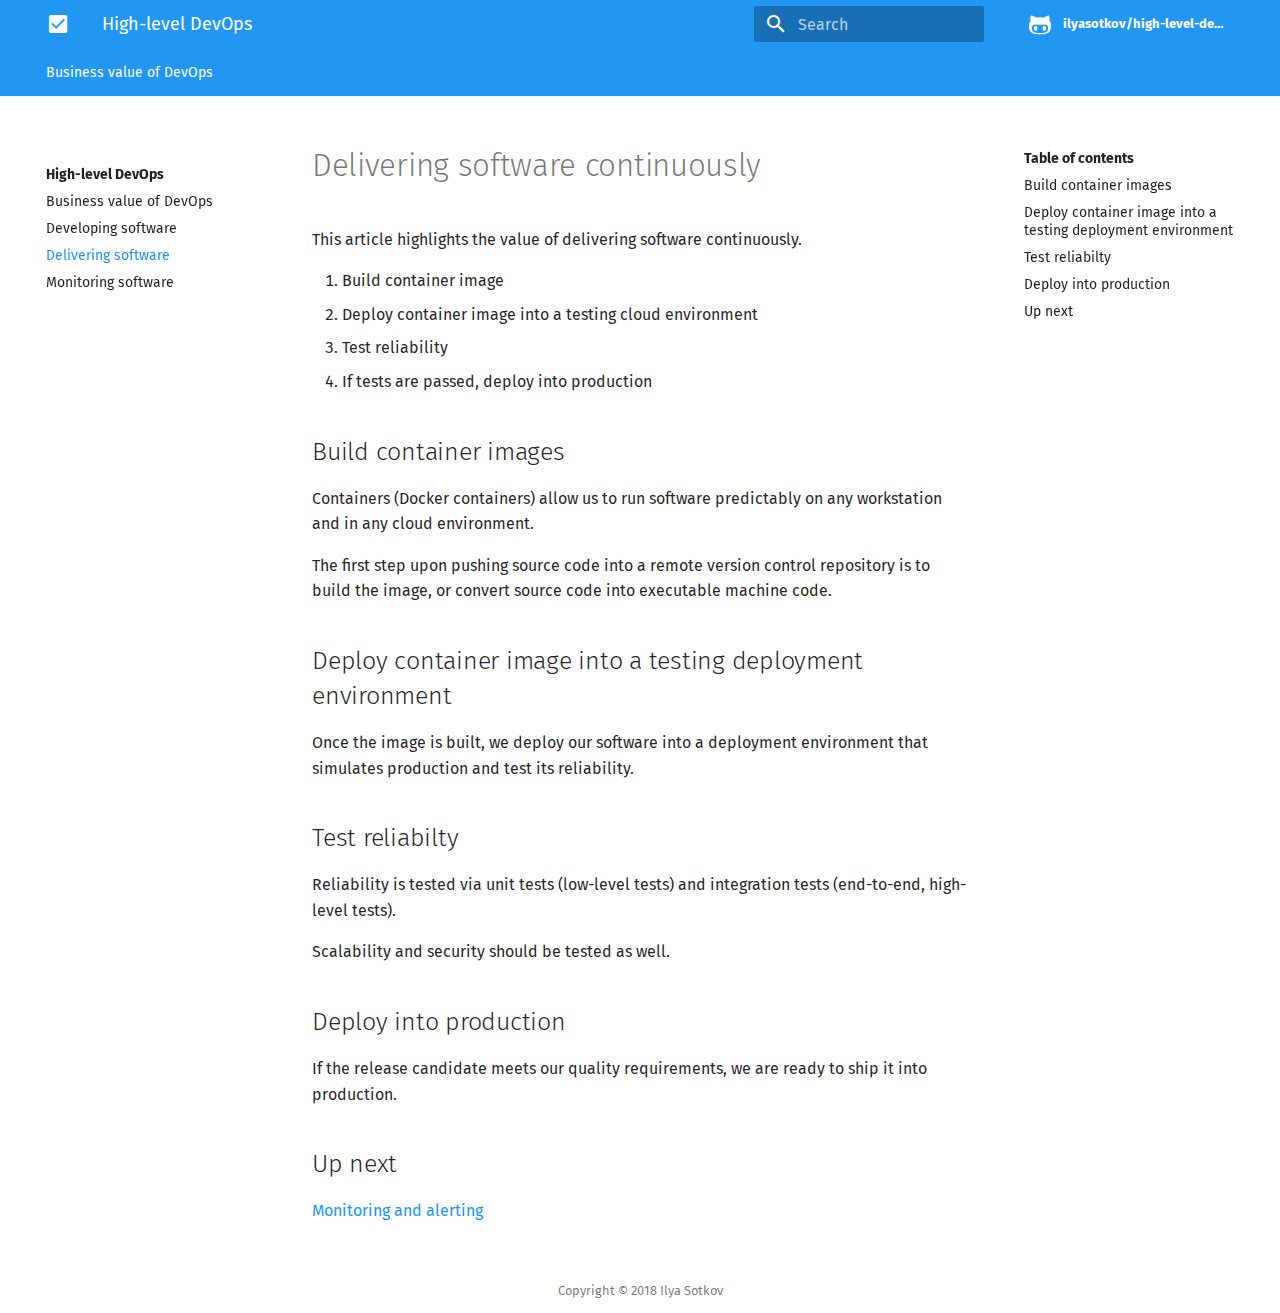
==== delivery/index.html @ 0c7914a5 "Deployed 8b40cf0 with MkDocs version: 0.17.2" ====
<!DOCTYPE html>
<html lang="en" class="no-js">
  <head>
    
      <meta charset="utf-8">
      <meta name="viewport" content="width=device-width,initial-scale=1">
      <meta http-equiv="x-ua-compatible" content="ie=edge">
      
      
      
      
        <meta name="lang:clipboard.copy" content="Copy to clipboard">
      
        <meta name="lang:clipboard.copied" content="Copied to clipboard">
      
        <meta name="lang:search.language" content="en">
      
        <meta name="lang:search.result.none" content="No matching documents">
      
        <meta name="lang:search.result.one" content="1 matching document">
      
        <meta name="lang:search.result.other" content="# matching documents">
      
        <meta name="lang:search.tokenizer" content="[\s\-]+">
      
      <link rel="shortcut icon" href="../assets/images/favicon.png">
      <meta name="generator" content="mkdocs-0.17.2, mkdocs-material-2.5.2">
    
    
      
        <title>Delivering software - High-level DevOps</title>
      
    
    
      <link rel="stylesheet" href="../assets/stylesheets/application.aa3de92b.css">
      
        <link rel="stylesheet" href="../assets/stylesheets/application-palette.792431c1.css">
      
    
    
      <script src="../assets/javascripts/modernizr.1aa3b519.js"></script>
    
    
      
        <link rel="stylesheet" href="https://fonts.googleapis.com/css?family=Fira+Sans:300,400,400i,700|Roboto+Mono">
        <style>body,input{font-family:"Fira Sans","Helvetica Neue",Helvetica,Arial,sans-serif}code,kbd,pre{font-family:"Roboto Mono","Courier New",Courier,monospace}</style>
      
      <link rel="stylesheet" href="https://fonts.googleapis.com/icon?family=Material+Icons">
    
    
      <link rel="stylesheet" href="../css/extra.css">
    
    
  </head>
  
  
    
    
    <body dir="ltr" data-md-color-primary="blue" data-md-color-accent="blue">
  
    <svg class="md-svg">
      <defs>
        
        
          <svg xmlns="http://www.w3.org/2000/svg" width="416" height="448" viewBox="0 0 416 448" id="github"><path fill="currentColor" d="M160 304q0 10-3.125 20.5t-10.75 19T128 352t-18.125-8.5-10.75-19T96 304t3.125-20.5 10.75-19T128 256t18.125 8.5 10.75 19T160 304zm160 0q0 10-3.125 20.5t-10.75 19T288 352t-18.125-8.5-10.75-19T256 304t3.125-20.5 10.75-19T288 256t18.125 8.5 10.75 19T320 304zm40 0q0-30-17.25-51T296 232q-10.25 0-48.75 5.25Q229.5 240 208 240t-39.25-2.75Q130.75 232 120 232q-29.5 0-46.75 21T56 304q0 22 8 38.375t20.25 25.75 30.5 15 35 7.375 37.25 1.75h42q20.5 0 37.25-1.75t35-7.375 30.5-15 20.25-25.75T360 304zm56-44q0 51.75-15.25 82.75-9.5 19.25-26.375 33.25t-35.25 21.5-42.5 11.875-42.875 5.5T212 416q-19.5 0-35.5-.75t-36.875-3.125-38.125-7.5-34.25-12.875T37 371.5t-21.5-28.75Q0 312 0 260q0-59.25 34-99-6.75-20.5-6.75-42.5 0-29 12.75-54.5 27 0 47.5 9.875t47.25 30.875Q171.5 96 212 96q37 0 70 8 26.25-20.5 46.75-30.25T376 64q12.75 25.5 12.75 54.5 0 21.75-6.75 42 34 40 34 99.5z"/></svg>
        
      </defs>
    </svg>
    <input class="md-toggle" data-md-toggle="drawer" type="checkbox" id="drawer">
    <input class="md-toggle" data-md-toggle="search" type="checkbox" id="search">
    <label class="md-overlay" data-md-component="overlay" for="drawer"></label>
    
      <a href="#delivering-software-continuously" tabindex="1" class="md-skip">
        Skip to content
      </a>
    
    
      <header class="md-header" data-md-component="header">
  <nav class="md-header-nav md-grid">
    <div class="md-flex">
      <div class="md-flex__cell md-flex__cell--shrink">
        <a href=".." title="High-level DevOps" class="md-header-nav__button md-logo">
          
            <i class="md-icon">check_box</i>
          
        </a>
      </div>
      <div class="md-flex__cell md-flex__cell--shrink">
        <label class="md-icon md-icon--menu md-header-nav__button" for="drawer"></label>
      </div>
      <div class="md-flex__cell md-flex__cell--stretch">
        <div class="md-flex__ellipsis md-header-nav__title" data-md-component="title">
          
            
              <span class="md-header-nav__topic">
                High-level DevOps
              </span>
              <span class="md-header-nav__topic">
                Delivering software
              </span>
            
          
        </div>
      </div>
      <div class="md-flex__cell md-flex__cell--shrink">
        
          
            <label class="md-icon md-icon--search md-header-nav__button" for="search"></label>
            
<div class="md-search" data-md-component="search" role="dialog">
  <label class="md-search__overlay" for="search"></label>
  <div class="md-search__inner" role="search">
    <form class="md-search__form" name="search">
      <input type="text" class="md-search__input" name="query" placeholder="Search" autocapitalize="off" autocorrect="off" autocomplete="off" spellcheck="false" data-md-component="query" data-md-state="active">
      <label class="md-icon md-search__icon" for="search"></label>
      <button type="reset" class="md-icon md-search__icon" data-md-component="reset" tabindex="-1">
        &#xE5CD;
      </button>
    </form>
    <div class="md-search__output">
      <div class="md-search__scrollwrap" data-md-scrollfix>
        <div class="md-search-result" data-md-component="result">
          <div class="md-search-result__meta">
            Type to start searching
          </div>
          <ol class="md-search-result__list"></ol>
        </div>
      </div>
    </div>
  </div>
</div>
          
        
      </div>
      
        <div class="md-flex__cell md-flex__cell--shrink">
          <div class="md-header-nav__source">
            


  


  <a href="https://github.com/ilyasotkov/high-level-devops" title="Go to repository" class="md-source" data-md-source="github">
    
      <div class="md-source__icon">
        <svg viewBox="0 0 24 24" width="24" height="24">
          <use xlink:href="#github" width="24" height="24"></use>
        </svg>
      </div>
    
    <div class="md-source__repository">
      ilyasotkov/high-level-devops
    </div>
  </a>

          </div>
        </div>
      
    </div>
  </nav>
</header>
    
    <div class="md-container">
      
        
      
      
        

<nav class="md-tabs" data-md-component="tabs">
  <div class="md-tabs__inner md-grid">
    <ul class="md-tabs__list">
      
        
  <li class="md-tabs__item">
    
      <a href=".." title="Business value of DevOps" class="md-tabs__link md-tabs__link--active">
        Business value of DevOps
      </a>
    
  </li>

      
        
      
        
      
        
      
    </ul>
  </div>
</nav>
      
      <main class="md-main">
        <div class="md-main__inner md-grid" data-md-component="container">
          
            
              <div class="md-sidebar md-sidebar--primary" data-md-component="navigation">
                <div class="md-sidebar__scrollwrap">
                  <div class="md-sidebar__inner">
                    <nav class="md-nav md-nav--primary" data-md-level="0">
  <label class="md-nav__title md-nav__title--site" for="drawer">
    <span class="md-nav__button md-logo">
      
        <i class="md-icon">check_box</i>
      
    </span>
    High-level DevOps
  </label>
  
    <div class="md-nav__source">
      


  


  <a href="https://github.com/ilyasotkov/high-level-devops" title="Go to repository" class="md-source" data-md-source="github">
    
      <div class="md-source__icon">
        <svg viewBox="0 0 24 24" width="24" height="24">
          <use xlink:href="#github" width="24" height="24"></use>
        </svg>
      </div>
    
    <div class="md-source__repository">
      ilyasotkov/high-level-devops
    </div>
  </a>

    </div>
  
  <ul class="md-nav__list" data-md-scrollfix>
    
      
      
      


  <li class="md-nav__item">
    <a href=".." title="Business value of DevOps" class="md-nav__link">
      Business value of DevOps
    </a>
  </li>

    
      
      
      


  <li class="md-nav__item">
    <a href="../development/" title="Developing software" class="md-nav__link">
      Developing software
    </a>
  </li>

    
      
      
      

  


  <li class="md-nav__item md-nav__item--active">
    
    <input class="md-toggle md-nav__toggle" data-md-toggle="toc" type="checkbox" id="toc">
    
      
    
    
      <label class="md-nav__link md-nav__link--active" for="toc">
        Delivering software
      </label>
    
    <a href="./" title="Delivering software" class="md-nav__link md-nav__link--active">
      Delivering software
    </a>
    
      
<nav class="md-nav md-nav--secondary">
  
  
    
  
  
    <label class="md-nav__title" for="toc">Table of contents</label>
    <ul class="md-nav__list" data-md-scrollfix>
      
        <li class="md-nav__item">
  <a href="#build-container-images" title="Build container images" class="md-nav__link">
    Build container images
  </a>
  
</li>
      
        <li class="md-nav__item">
  <a href="#deploy-container-image-into-a-testing-deployment-environment" title="Deploy container image into a testing deployment environment" class="md-nav__link">
    Deploy container image into a testing deployment environment
  </a>
  
</li>
      
        <li class="md-nav__item">
  <a href="#test-reliabilty" title="Test reliabilty" class="md-nav__link">
    Test reliabilty
  </a>
  
</li>
      
        <li class="md-nav__item">
  <a href="#deploy-into-production" title="Deploy into production" class="md-nav__link">
    Deploy into production
  </a>
  
</li>
      
        <li class="md-nav__item">
  <a href="#up-next" title="Up next" class="md-nav__link">
    Up next
  </a>
  
</li>
      
      
      
    </ul>
  
</nav>
    
  </li>

    
      
      
      


  <li class="md-nav__item">
    <a href="../monitoring/" title="Monitoring software" class="md-nav__link">
      Monitoring software
    </a>
  </li>

    
  </ul>
</nav>
                  </div>
                </div>
              </div>
            
            
              <div class="md-sidebar md-sidebar--secondary" data-md-component="toc">
                <div class="md-sidebar__scrollwrap">
                  <div class="md-sidebar__inner">
                    
<nav class="md-nav md-nav--secondary">
  
  
    
  
  
    <label class="md-nav__title" for="toc">Table of contents</label>
    <ul class="md-nav__list" data-md-scrollfix>
      
        <li class="md-nav__item">
  <a href="#build-container-images" title="Build container images" class="md-nav__link">
    Build container images
  </a>
  
</li>
      
        <li class="md-nav__item">
  <a href="#deploy-container-image-into-a-testing-deployment-environment" title="Deploy container image into a testing deployment environment" class="md-nav__link">
    Deploy container image into a testing deployment environment
  </a>
  
</li>
      
        <li class="md-nav__item">
  <a href="#test-reliabilty" title="Test reliabilty" class="md-nav__link">
    Test reliabilty
  </a>
  
</li>
      
        <li class="md-nav__item">
  <a href="#deploy-into-production" title="Deploy into production" class="md-nav__link">
    Deploy into production
  </a>
  
</li>
      
        <li class="md-nav__item">
  <a href="#up-next" title="Up next" class="md-nav__link">
    Up next
  </a>
  
</li>
      
      
      
    </ul>
  
</nav>
                  </div>
                </div>
              </div>
            
          
          <div class="md-content">
            <article class="md-content__inner md-typeset">
              
                
                
                <h1 id="delivering-software-continuously">Delivering software continuously</h1>
<p>This article highlights the value of delivering software continuously.</p>
<ol>
<li>Build container image</li>
<li>Deploy container image into a testing cloud environment</li>
<li>Test reliability</li>
<li>If tests are passed, deploy into production</li>
</ol>
<h2 id="build-container-images">Build container images</h2>
<p>Containers (Docker containers) allow us to run software predictably on any workstation and in any cloud environment.</p>
<p>The first step upon pushing source code into a remote version control repository is to build the image, or convert source code into executable machine code.</p>
<h2 id="deploy-container-image-into-a-testing-deployment-environment">Deploy container image into a testing deployment environment</h2>
<p>Once the image is built, we deploy our software into a deployment environment that simulates production and test its reliability.</p>
<h2 id="test-reliabilty">Test reliabilty</h2>
<p>Reliability is tested via unit tests (low-level tests) and integration tests (end-to-end, high-level tests).</p>
<p>Scalability and security should be tested as well.</p>
<h2 id="deploy-into-production">Deploy into production</h2>
<p>If the release candidate meets our quality requirements, we are ready to ship it into production.</p>
<h2 id="up-next">Up next</h2>
<p><a href="../monitoring">Monitoring and alerting</a></p>
                
                  
                
              
              
                
              
            </article>
          </div>
        </div>
      </main>
      
        

<!-- Application footer -->
<footer class="md-footer">

  <!-- Further information -->
  <div class="md-footer-meta md-typeset">
    <div class="md-footer-meta__inner md-grid">

      <!-- Copyright and theme information -->
      <div class="md-footer-copyright">
        
          <div class="md-footer-copyright__highlight">
            Copyright &copy; 2018 Ilya Sotkov
          </div>
        
      </div>

      <!-- Social links -->
      
        
      
    </div>
  </div>
</footer>
      
    </div>
    
      <script src="../assets/javascripts/application.f041762f.js"></script>
      
      <script>app.initialize({version:"0.17.2",url:{base:".."}})</script>
      
    
    
      
    
  </body>
</html>
---- assets/stylesheets/application.aa3de92b.css ----
html{-webkit-box-sizing:border-box;box-sizing:border-box}*,:after,:before{-webkit-box-sizing:inherit;box-sizing:inherit}html{-webkit-text-size-adjust:none;-moz-text-size-adjust:none;-ms-text-size-adjust:none;text-size-adjust:none}body{margin:0}hr{overflow:visible;-webkit-box-sizing:content-box;box-sizing:content-box}a{-webkit-text-decoration-skip:objects}a,button,input,label{-webkit-tap-highlight-color:transparent}a{color:inherit;text-decoration:none}small,sub,sup{font-size:80%}sub,sup{position:relative;line-height:0;vertical-align:baseline}sub{bottom:-.25em}sup{top:-.5em}img{border-style:none}table{border-collapse:collapse;border-spacing:0}td,th{font-weight:400;vertical-align:top}button{padding:0;border:0;outline-style:none;background:transparent;font-size:inherit}input{border:0;outline:0}.md-clipboard:before,.md-icon,.md-nav__button,.md-nav__link:after,.md-nav__title:before,.md-search-result__article--document:before,.md-source-file:before,.md-typeset .admonition>.admonition-title:before,.md-typeset .admonition>summary:before,.md-typeset .critic.comment:before,.md-typeset .footnote-backref,.md-typeset .task-list-control .task-list-indicator:before,.md-typeset details>.admonition-title:before,.md-typeset details>summary:before,.md-typeset summary:after{font-family:Material Icons;font-style:normal;font-variant:normal;font-weight:400;line-height:1;text-transform:none;white-space:nowrap;speak:none;word-wrap:normal;direction:ltr}.md-content__icon,.md-footer-nav__button,.md-header-nav__button,.md-nav__button,.md-nav__title:before,.md-search-result__article--document:before{display:inline-block;margin:.4rem;padding:.8rem;font-size:2.4rem;cursor:pointer}.md-icon--arrow-back:before{content:"\E5C4"}.md-icon--arrow-forward:before{content:"\E5C8"}.md-icon--menu:before{content:"\E5D2"}.md-icon--search:before{content:"\E8B6"}[dir=rtl] .md-icon--arrow-back:before{content:"\E5C8"}[dir=rtl] .md-icon--arrow-forward:before{content:"\E5C4"}body{-webkit-font-smoothing:antialiased;-moz-osx-font-smoothing:grayscale}body,input{color:rgba(0,0,0,.87);-webkit-font-feature-settings:"kern","liga";font-feature-settings:"kern","liga";font-family:Helvetica Neue,Helvetica,Arial,sans-serif}code,kbd,pre{color:rgba(0,0,0,.87);-webkit-font-feature-settings:"kern";font-feature-settings:"kern";font-family:Courier New,Courier,monospace}.md-typeset{font-size:1.6rem;line-height:1.6;-webkit-print-color-adjust:exact}.md-typeset blockquote,.md-typeset ol,.md-typeset p,.md-typeset ul{margin:1em 0}.md-typeset h1{margin:0 0 4rem;color:rgba(0,0,0,.54);font-size:3.125rem;line-height:1.3}.md-typeset h1,.md-typeset h2{font-weight:300;letter-spacing:-.01em}.md-typeset h2{margin:4rem 0 1.6rem;font-size:2.5rem;line-height:1.4}.md-typeset h3{margin:3.2rem 0 1.6rem;font-size:2rem;font-weight:400;letter-spacing:-.01em;line-height:1.5}.md-typeset h2+h3{margin-top:1.6rem}.md-typeset h4{font-size:1.6rem}.md-typeset h4,.md-typeset h5,.md-typeset h6{margin:1.6rem 0;font-weight:700;letter-spacing:-.01em}.md-typeset h5,.md-typeset h6{color:rgba(0,0,0,.54);font-size:1.28rem}.md-typeset h5{text-transform:uppercase}.md-typeset hr{margin:1.5em 0;border-bottom:.1rem dotted rgba(0,0,0,.26)}.md-typeset a{color:#3f51b5;word-break:break-word}.md-typeset a,.md-typeset a:before{-webkit-transition:color .125s;transition:color .125s}.md-typeset a:active,.md-typeset a:hover{color:#536dfe}.md-typeset code,.md-typeset pre{background-color:hsla(0,0%,93%,.5);color:#37474f;font-size:85%;direction:ltr}.md-typeset code{margin:0 .29412em;padding:.07353em 0;border-radius:.2rem;-webkit-box-shadow:.29412em 0 0 hsla(0,0%,93%,.5),-.29412em 0 0 hsla(0,0%,93%,.5);box-shadow:.29412em 0 0 hsla(0,0%,93%,.5),-.29412em 0 0 hsla(0,0%,93%,.5);word-break:break-word;-webkit-box-decoration-break:clone;box-decoration-break:clone}.md-typeset h1 code,.md-typeset h2 code,.md-typeset h3 code,.md-typeset h4 code,.md-typeset h5 code,.md-typeset h6 code{margin:0;background-color:transparent;-webkit-box-shadow:none;box-shadow:none}.md-typeset a>code{margin:inherit;padding:inherit;border-radius:none;background-color:inherit;color:inherit;-webkit-box-shadow:none;box-shadow:none}.md-typeset pre{position:relative;margin:1em 0;border-radius:.2rem;line-height:1.4;-webkit-overflow-scrolling:touch}.md-typeset pre>code{display:block;margin:0;padding:1.05rem 1.2rem;background-color:transparent;font-size:inherit;-webkit-box-shadow:none;box-shadow:none;-webkit-box-decoration-break:none;box-decoration-break:none;overflow:auto}.md-typeset pre>code::-webkit-scrollbar{width:.4rem;height:.4rem}.md-typeset pre>code::-webkit-scrollbar-thumb{background-color:rgba(0,0,0,.26)}.md-typeset pre>code::-webkit-scrollbar-thumb:hover{background-color:#536dfe}.md-typeset kbd{padding:0 .29412em;border:.1rem solid #c9c9c9;border-radius:.3rem;border-bottom-color:#bcbcbc;background-color:#fcfcfc;color:#555;font-size:85%;-webkit-box-shadow:0 .1rem 0 #b0b0b0;box-shadow:0 .1rem 0 #b0b0b0;word-break:break-word}.md-typeset mark{margin:0 .25em;padding:.0625em 0;border-radius:.2rem;background-color:rgba(255,235,59,.5);-webkit-box-shadow:.25em 0 0 rgba(255,235,59,.5),-.25em 0 0 rgba(255,235,59,.5);box-shadow:.25em 0 0 rgba(255,235,59,.5),-.25em 0 0 rgba(255,235,59,.5);word-break:break-word;-webkit-box-decoration-break:clone;box-decoration-break:clone}.md-typeset abbr{border-bottom:.1rem dotted rgba(0,0,0,.54);text-decoration:none;cursor:help}.md-typeset small{opacity:.75}.md-typeset sub,.md-typeset sup{margin-left:.07812em}[dir=rtl] .md-typeset sub,[dir=rtl] .md-typeset sup{margin-right:.07812em;margin-left:0}.md-typeset blockquote{padding-left:1.2rem;border-left:.4rem solid rgba(0,0,0,.26);color:rgba(0,0,0,.54)}[dir=rtl] .md-typeset blockquote{padding-right:1.2rem;padding-left:0;border-right:.4rem solid rgba(0,0,0,.26);border-left:initial}.md-typeset ul{list-style-type:disc}.md-typeset ol,.md-typeset ul{margin-left:.625em;padding:0}[dir=rtl] .md-typeset ol,[dir=rtl] .md-typeset ul{margin-right:.625em;margin-left:0}.md-typeset ol ol,.md-typeset ul ol{list-style-type:lower-alpha}.md-typeset ol ol ol,.md-typeset ul ol ol{list-style-type:lower-roman}.md-typeset ol li,.md-typeset ul li{margin-bottom:.5em;margin-left:1.25em}[dir=rtl] .md-typeset ol li,[dir=rtl] .md-typeset ul li{margin-right:1.25em;margin-left:0}.md-typeset ol li blockquote,.md-typeset ol li p,.md-typeset ul li blockquote,.md-typeset ul li p{margin:.5em 0}.md-typeset ol li:last-child,.md-typeset ul li:last-child{margin-bottom:0}.md-typeset ol li ol,.md-typeset ol li ul,.md-typeset ul li ol,.md-typeset ul li ul{margin:.5em 0 .5em .625em}[dir=rtl] .md-typeset ol li ol,[dir=rtl] .md-typeset ol li ul,[dir=rtl] .md-typeset ul li ol,[dir=rtl] .md-typeset ul li ul{margin-right:.625em;margin-left:0}.md-typeset dd{margin:1em 0 1em 1.875em}[dir=rtl] .md-typeset dd{margin-right:1.875em;margin-left:0}.md-typeset iframe,.md-typeset img,.md-typeset svg{max-width:100%}.md-typeset table:not([class]){-webkit-box-shadow:0 2px 2px 0 rgba(0,0,0,.14),0 1px 5px 0 rgba(0,0,0,.12),0 3px 1px -2px rgba(0,0,0,.2);box-shadow:0 2px 2px 0 rgba(0,0,0,.14),0 1px 5px 0 rgba(0,0,0,.12),0 3px 1px -2px rgba(0,0,0,.2);display:inline-block;max-width:100%;border-radius:.2rem;font-size:1.28rem;overflow:auto;-webkit-overflow-scrolling:touch}.md-typeset table:not([class])+*{margin-top:1.5em}.md-typeset table:not([class]) td:not([align]),.md-typeset table:not([class]) th:not([align]){text-align:left}[dir=rtl] .md-typeset table:not([class]) td:not([align]),[dir=rtl] .md-typeset table:not([class]) th:not([align]){text-align:right}.md-typeset table:not([class]) th{min-width:10rem;padding:1.2rem 1.6rem;background-color:rgba(0,0,0,.54);color:#fff;vertical-align:top}.md-typeset table:not([class]) td{padding:1.2rem 1.6rem;border-top:.1rem solid rgba(0,0,0,.07);vertical-align:top}.md-typeset table:not([class]) tr:first-child td{border-top:0}.md-typeset table:not([class]) a{word-break:normal}.md-typeset__scrollwrap{margin:1em -1.6rem;overflow-x:auto;-webkit-overflow-scrolling:touch}.md-typeset .md-typeset__table{display:inline-block;margin-bottom:.5em;padding:0 1.6rem}.md-typeset .md-typeset__table table{display:table;width:100%;margin:0;overflow:hidden}html{font-size:62.5%;overflow-x:hidden}body,html{height:100%}body{position:relative}hr{display:block;height:.1rem;padding:0;border:0}.md-svg{display:none}.md-grid{max-width:122rem;margin-right:auto;margin-left:auto}.md-container,.md-main{overflow:auto}.md-container{display:table;width:100%;height:100%;padding-top:4.8rem;table-layout:fixed}.md-main{display:table-row;height:100%}.md-main__inner{height:100%;padding-top:3rem;padding-bottom:.1rem}.md-toggle{display:none}.md-overlay{position:fixed;top:0;width:0;height:0;-webkit-transition:width 0s .25s,height 0s .25s,opacity .25s;transition:width 0s .25s,height 0s .25s,opacity .25s;background-color:rgba(0,0,0,.54);opacity:0;z-index:3}.md-flex{display:table}.md-flex__cell{display:table-cell;position:relative;vertical-align:top}.md-flex__cell--shrink{width:0}.md-flex__cell--stretch{display:table;width:100%;table-layout:fixed}.md-flex__ellipsis{display:table-cell;text-overflow:ellipsis;white-space:nowrap;overflow:hidden}.md-skip{position:fixed;width:.1rem;height:.1rem;margin:1rem;padding:.6rem 1rem;clip:rect(.1rem);-webkit-transform:translateY(.8rem);transform:translateY(.8rem);border-radius:.2rem;background-color:rgba(0,0,0,.87);color:#fff;font-size:1.28rem;opacity:0;overflow:hidden}.md-skip:focus{width:auto;height:auto;clip:auto;-webkit-transform:translateX(0);transform:translateX(0);-webkit-transition:opacity .175s 75ms,-webkit-transform .25s cubic-bezier(.4,0,.2,1);transition:opacity .175s 75ms,-webkit-transform .25s cubic-bezier(.4,0,.2,1);transition:transform .25s cubic-bezier(.4,0,.2,1),opacity .175s 75ms;transition:transform .25s cubic-bezier(.4,0,.2,1),opacity .175s 75ms,-webkit-transform .25s cubic-bezier(.4,0,.2,1);opacity:1;z-index:10}@page{margin:25mm}.md-clipboard{position:absolute;top:.6rem;right:.6rem;width:2.8rem;height:2.8rem;border-radius:.2rem;font-size:1.6rem;cursor:pointer;z-index:1;-webkit-backface-visibility:hidden;backface-visibility:hidden}.md-clipboard:before{-webkit-transition:color .25s,opacity .25s;transition:color .25s,opacity .25s;color:rgba(0,0,0,.07);content:"\E14D"}.codehilite:hover .md-clipboard:before,.md-typeset .highlight:hover .md-clipboard:before,pre:hover .md-clipboard:before{color:rgba(0,0,0,.54)}.md-clipboard:focus:before,.md-clipboard:hover:before{color:#536dfe}.md-clipboard__message{display:block;position:absolute;top:0;right:3.4rem;padding:.6rem 1rem;-webkit-transform:translateX(.8rem);transform:translateX(.8rem);-webkit-transition:opacity .175s,-webkit-transform .25s cubic-bezier(.9,.1,.9,0);transition:opacity .175s,-webkit-transform .25s cubic-bezier(.9,.1,.9,0);transition:transform .25s cubic-bezier(.9,.1,.9,0),opacity .175s;transition:transform .25s cubic-bezier(.9,.1,.9,0),opacity .175s,-webkit-transform .25s cubic-bezier(.9,.1,.9,0);border-radius:.2rem;background-color:rgba(0,0,0,.54);color:#fff;font-size:1.28rem;white-space:nowrap;opacity:0;pointer-events:none}.md-clipboard__message--active{-webkit-transform:translateX(0);transform:translateX(0);-webkit-transition:opacity .175s 75ms,-webkit-transform .25s cubic-bezier(.4,0,.2,1);transition:opacity .175s 75ms,-webkit-transform .25s cubic-bezier(.4,0,.2,1);transition:transform .25s cubic-bezier(.4,0,.2,1),opacity .175s 75ms;transition:transform .25s cubic-bezier(.4,0,.2,1),opacity .175s 75ms,-webkit-transform .25s cubic-bezier(.4,0,.2,1);opacity:1;pointer-events:auto}.md-clipboard__message:before{content:attr(aria-label)}.md-clipboard__message:after{display:block;position:absolute;top:50%;right:-.4rem;width:0;margin-top:-.4rem;border-width:.4rem 0 .4rem .4rem;border-style:solid;border-color:transparent rgba(0,0,0,.54);content:""}.md-content__inner{margin:0 1.6rem 2.4rem;padding-top:1.2rem}.md-content__inner:before{display:block;height:.8rem;content:""}.md-content__inner>:last-child{margin-bottom:0}.md-content__icon{position:relative;margin:.8rem 0;padding:0;float:right}.md-typeset .md-content__icon{color:rgba(0,0,0,.26)}.md-header{position:fixed;top:0;right:0;left:0;height:4.8rem;-webkit-transition:background-color .25s,color .25s;transition:background-color .25s,color .25s;background-color:#3f51b5;color:#fff;z-index:2;-webkit-backface-visibility:hidden;backface-visibility:hidden}.md-header,.no-js .md-header{-webkit-box-shadow:none;box-shadow:none}.no-js .md-header{-webkit-transition:none;transition:none}.md-header[data-md-state=shadow]{-webkit-transition:background-color .25s,color .25s,-webkit-box-shadow .25s;transition:background-color .25s,color .25s,-webkit-box-shadow .25s;transition:background-color .25s,color .25s,box-shadow .25s;transition:background-color .25s,color .25s,box-shadow .25s,-webkit-box-shadow .25s;-webkit-box-shadow:0 0 .4rem rgba(0,0,0,.1),0 .4rem .8rem rgba(0,0,0,.2);box-shadow:0 0 .4rem rgba(0,0,0,.1),0 .4rem .8rem rgba(0,0,0,.2)}.md-header-nav{padding:0 .4rem}.md-header-nav__button{position:relative;-webkit-transition:opacity .25s;transition:opacity .25s;z-index:1}.md-header-nav__button:hover{opacity:.7}.md-header-nav__button.md-logo *{display:block}.no-js .md-header-nav__button.md-icon--search{display:none}.md-header-nav__topic{display:block;position:absolute;-webkit-transition:opacity .15s,-webkit-transform .4s cubic-bezier(.1,.7,.1,1);transition:opacity .15s,-webkit-transform .4s cubic-bezier(.1,.7,.1,1);transition:transform .4s cubic-bezier(.1,.7,.1,1),opacity .15s;transition:transform .4s cubic-bezier(.1,.7,.1,1),opacity .15s,-webkit-transform .4s cubic-bezier(.1,.7,.1,1);text-overflow:ellipsis;white-space:nowrap;overflow:hidden}.md-header-nav__topic+.md-header-nav__topic{-webkit-transform:translateX(2.5rem);transform:translateX(2.5rem);-webkit-transition:opacity .15s,-webkit-transform .4s cubic-bezier(1,.7,.1,.1);transition:opacity .15s,-webkit-transform .4s cubic-bezier(1,.7,.1,.1);transition:transform .4s cubic-bezier(1,.7,.1,.1),opacity .15s;transition:transform .4s cubic-bezier(1,.7,.1,.1),opacity .15s,-webkit-transform .4s cubic-bezier(1,.7,.1,.1);opacity:0;z-index:-1;pointer-events:none}[dir=rtl] .md-header-nav__topic+.md-header-nav__topic{-webkit-transform:translateX(-2.5rem);transform:translateX(-2.5rem)}.no-js .md-header-nav__topic{position:static}.no-js .md-header-nav__topic+.md-header-nav__topic{display:none}.md-header-nav__title{padding:0 2rem;font-size:1.8rem;line-height:4.8rem}.md-header-nav__title[data-md-state=active] .md-header-nav__topic{-webkit-transform:translateX(-2.5rem);transform:translateX(-2.5rem);-webkit-transition:opacity .15s,-webkit-transform .4s cubic-bezier(1,.7,.1,.1);transition:opacity .15s,-webkit-transform .4s cubic-bezier(1,.7,.1,.1);transition:transform .4s cubic-bezier(1,.7,.1,.1),opacity .15s;transition:transform .4s cubic-bezier(1,.7,.1,.1),opacity .15s,-webkit-transform .4s cubic-bezier(1,.7,.1,.1);opacity:0;z-index:-1;pointer-events:none}[dir=rtl] .md-header-nav__title[data-md-state=active] .md-header-nav__topic{-webkit-transform:translateX(2.5rem);transform:translateX(2.5rem)}.md-header-nav__title[data-md-state=active] .md-header-nav__topic+.md-header-nav__topic{-webkit-transform:translateX(0);transform:translateX(0);-webkit-transition:opacity .15s,-webkit-transform .4s cubic-bezier(.1,.7,.1,1);transition:opacity .15s,-webkit-transform .4s cubic-bezier(.1,.7,.1,1);transition:transform .4s cubic-bezier(.1,.7,.1,1),opacity .15s;transition:transform .4s cubic-bezier(.1,.7,.1,1),opacity .15s,-webkit-transform .4s cubic-bezier(.1,.7,.1,1);opacity:1;z-index:0;pointer-events:auto}.md-header-nav__source{display:none}.md-hero{-webkit-transition:background .25s;transition:background .25s;background-color:#3f51b5;color:#fff;font-size:2rem;overflow:hidden}.md-hero__inner{margin-top:2rem;padding:1.6rem 1.6rem .8rem;-webkit-transition:opacity .25s,-webkit-transform .4s cubic-bezier(.1,.7,.1,1);transition:opacity .25s,-webkit-transform .4s cubic-bezier(.1,.7,.1,1);transition:transform .4s cubic-bezier(.1,.7,.1,1),opacity .25s;transition:transform .4s cubic-bezier(.1,.7,.1,1),opacity .25s,-webkit-transform .4s cubic-bezier(.1,.7,.1,1);-webkit-transition-delay:.1s;transition-delay:.1s}[data-md-state=hidden] .md-hero__inner{pointer-events:none;-webkit-transform:translateY(1.25rem);transform:translateY(1.25rem);-webkit-transition:opacity .1s 0s,-webkit-transform 0s .4s;transition:opacity .1s 0s,-webkit-transform 0s .4s;transition:transform 0s .4s,opacity .1s 0s;transition:transform 0s .4s,opacity .1s 0s,-webkit-transform 0s .4s;opacity:0}.md-hero--expand .md-hero__inner{margin-bottom:2.4rem}.md-footer-nav{background-color:rgba(0,0,0,.87);color:#fff}.md-footer-nav__inner{padding:.4rem;overflow:auto}.md-footer-nav__link{padding-top:2.8rem;padding-bottom:.8rem;-webkit-transition:opacity .25s;transition:opacity .25s}.md-footer-nav__link:hover{opacity:.7}.md-footer-nav__link--prev{width:25%;float:left}[dir=rtl] .md-footer-nav__link--prev{float:right}.md-footer-nav__link--next{width:75%;float:right;text-align:right}[dir=rtl] .md-footer-nav__link--next{float:left;text-align:left}.md-footer-nav__button{-webkit-transition:background .25s;transition:background .25s}.md-footer-nav__title{position:relative;padding:0 2rem;font-size:1.8rem;line-height:4.8rem}.md-footer-nav__direction{position:absolute;right:0;left:0;margin-top:-2rem;padding:0 2rem;color:hsla(0,0%,100%,.7);font-size:1.5rem}.md-footer-meta{background-color:rgba(0,0,0,.895)}.md-footer-meta__inner{padding:.4rem;overflow:auto}html .md-footer-meta.md-typeset a{color:hsla(0,0%,100%,.7)}html .md-footer-meta.md-typeset a:focus,html .md-footer-meta.md-typeset a:hover{color:#fff}.md-footer-copyright{margin:0 1.2rem;padding:.8rem 0;color:hsla(0,0%,100%,.3);font-size:1.28rem}.md-footer-copyright__highlight{color:hsla(0,0%,100%,.7)}.md-footer-social{margin:0 .8rem;padding:.4rem 0 1.2rem}.md-footer-social__link{display:inline-block;width:3.2rem;height:3.2rem;font-size:1.6rem;text-align:center}.md-footer-social__link:before{line-height:1.9}.md-nav{font-size:1.4rem;line-height:1.3}.md-nav--secondary .md-nav__link--active{color:#3f51b5}.md-nav__title{display:block;padding:0 1.2rem;font-weight:700;text-overflow:ellipsis;overflow:hidden}.md-nav__title:before{display:none;content:"\E5C4"}[dir=rtl] .md-nav__title:before{content:"\E5C8"}.md-nav__title .md-nav__button{display:none}.md-nav__list{margin:0;padding:0;list-style:none}.md-nav__item{padding:0 1.2rem}.md-nav__item:last-child{padding-bottom:1.2rem}.md-nav__item .md-nav__item{padding-right:0}[dir=rtl] .md-nav__item .md-nav__item{padding-right:1.2rem;padding-left:0}.md-nav__item .md-nav__item:last-child{padding-bottom:0}.md-nav__button img{width:100%;height:auto}.md-nav__link{display:block;margin-top:.625em;-webkit-transition:color .125s;transition:color .125s;text-overflow:ellipsis;cursor:pointer;overflow:hidden}.md-nav__item--nested>.md-nav__link:after{content:"\E313"}html .md-nav__link[for=toc],html .md-nav__link[for=toc]+.md-nav__link:after,html .md-nav__link[for=toc]~.md-nav{display:none}.md-nav__link[data-md-state=blur]{color:rgba(0,0,0,.54)}.md-nav__link:active{color:#3f51b5}.md-nav__item--nested>.md-nav__link{color:inherit}.md-nav__link:focus,.md-nav__link:hover{color:#536dfe}.md-nav__source,.no-js .md-search{display:none}.md-search__overlay{opacity:0;z-index:1}.md-search__form{position:relative}.md-search__input{position:relative;padding:0 4.4rem 0 7.2rem;text-overflow:ellipsis;z-index:2}[dir=rtl] .md-search__input{padding:0 7.2rem 0 4.4rem}.md-search__input::-webkit-input-placeholder{-webkit-transition:color .25s cubic-bezier(.1,.7,.1,1);transition:color .25s cubic-bezier(.1,.7,.1,1)}.md-search__input:-ms-input-placeholder,.md-search__input::-ms-input-placeholder{-webkit-transition:color .25s cubic-bezier(.1,.7,.1,1);transition:color .25s cubic-bezier(.1,.7,.1,1)}.md-search__input::placeholder{-webkit-transition:color .25s cubic-bezier(.1,.7,.1,1);transition:color .25s cubic-bezier(.1,.7,.1,1)}.md-search__input::-webkit-input-placeholder,.md-search__input~.md-search__icon{color:rgba(0,0,0,.54)}.md-search__input:-ms-input-placeholder,.md-search__input::-ms-input-placeholder,.md-search__input~.md-search__icon{color:rgba(0,0,0,.54)}.md-search__input::placeholder,.md-search__input~.md-search__icon{color:rgba(0,0,0,.54)}.md-search__input::-ms-clear{display:none}.md-search__icon{position:absolute;-webkit-transition:color .25s cubic-bezier(.1,.7,.1,1),opacity .25s;transition:color .25s cubic-bezier(.1,.7,.1,1),opacity .25s;font-size:2.4rem;cursor:pointer;z-index:2}.md-search__icon:hover{opacity:.7}.md-search__icon[for=search]{top:.6rem;left:1rem}[dir=rtl] .md-search__icon[for=search]{right:1rem;left:auto}.md-search__icon[for=search]:before{content:"\E8B6"}.md-search__icon[type=reset]{top:.6rem;right:1rem;-webkit-transform:scale(.125);transform:scale(.125);-webkit-transition:opacity .15s,-webkit-transform .15s cubic-bezier(.1,.7,.1,1);transition:opacity .15s,-webkit-transform .15s cubic-bezier(.1,.7,.1,1);transition:transform .15s cubic-bezier(.1,.7,.1,1),opacity .15s;transition:transform .15s cubic-bezier(.1,.7,.1,1),opacity .15s,-webkit-transform .15s cubic-bezier(.1,.7,.1,1);opacity:0}[dir=rtl] .md-search__icon[type=reset]{right:auto;left:1rem}[data-md-toggle=search]:checked~.md-header .md-search__input:valid~.md-search__icon[type=reset]{-webkit-transform:scale(1);transform:scale(1);opacity:1}[data-md-toggle=search]:checked~.md-header .md-search__input:valid~.md-search__icon[type=reset]:hover{opacity:.7}.md-search__output{position:absolute;width:100%;border-radius:0 0 .2rem .2rem;overflow:hidden;z-index:1}.md-search__scrollwrap{height:100%;background-color:#fff;-webkit-box-shadow:0 .1rem 0 rgba(0,0,0,.07) inset;box-shadow:inset 0 .1rem 0 rgba(0,0,0,.07);overflow-y:auto;-webkit-overflow-scrolling:touch}.md-search-result{color:rgba(0,0,0,.87);word-break:break-word}.md-search-result__meta{padding:0 1.6rem;background-color:rgba(0,0,0,.07);color:rgba(0,0,0,.54);font-size:1.28rem;line-height:3.6rem}.md-search-result__list{margin:0;padding:0;border-top:.1rem solid rgba(0,0,0,.07);list-style:none}.md-search-result__item{-webkit-box-shadow:0 -.1rem 0 rgba(0,0,0,.07);box-shadow:0 -.1rem 0 rgba(0,0,0,.07)}.md-search-result__link{display:block;-webkit-transition:background .25s;transition:background .25s;outline:0;overflow:hidden}.md-search-result__link:hover,.md-search-result__link[data-md-state=active]{background-color:rgba(83,109,254,.1)}.md-search-result__link:hover .md-search-result__article:before,.md-search-result__link[data-md-state=active] .md-search-result__article:before{opacity:.7}.md-search-result__link:last-child .md-search-result__teaser{margin-bottom:1.2rem}.md-search-result__article{position:relative;padding:0 1.6rem;overflow:auto}.md-search-result__article--document:before{position:absolute;left:0;margin:.2rem;-webkit-transition:opacity .25s;transition:opacity .25s;color:rgba(0,0,0,.54);content:"\E880"}[dir=rtl] .md-search-result__article--document:before{right:0;left:auto}.md-search-result__article--document .md-search-result__title{margin:1.1rem 0;font-size:1.6rem;font-weight:400;line-height:1.4}.md-search-result__title{margin:.5em 0;font-size:1.28rem;font-weight:700;line-height:1.4}.md-search-result__teaser{display:-webkit-box;max-height:3.3rem;margin:.5em 0;color:rgba(0,0,0,.54);font-size:1.28rem;line-height:1.4;text-overflow:ellipsis;overflow:hidden;-webkit-box-orient:vertical;-webkit-line-clamp:2}.md-search-result em{font-style:normal;font-weight:700;text-decoration:underline}.md-sidebar{position:absolute;width:24.2rem;padding:2.4rem 0;overflow:hidden}.md-sidebar[data-md-state=lock]{position:fixed;top:4.8rem}.md-sidebar--secondary{display:none}.md-sidebar__scrollwrap{max-height:100%;margin:0 .4rem;overflow-y:auto;-webkit-backface-visibility:hidden;backface-visibility:hidden}.md-sidebar__scrollwrap::-webkit-scrollbar{width:.4rem;height:.4rem}.md-sidebar__scrollwrap::-webkit-scrollbar-thumb{background-color:rgba(0,0,0,.26)}.md-sidebar__scrollwrap::-webkit-scrollbar-thumb:hover{background-color:#536dfe}@-webkit-keyframes md-source__facts--done{0%{height:0}to{height:1.3rem}}@keyframes md-source__facts--done{0%{height:0}to{height:1.3rem}}@-webkit-keyframes md-source__fact--done{0%{-webkit-transform:translateY(100%);transform:translateY(100%);opacity:0}50%{opacity:0}to{-webkit-transform:translateY(0);transform:translateY(0);opacity:1}}@keyframes md-source__fact--done{0%{-webkit-transform:translateY(100%);transform:translateY(100%);opacity:0}50%{opacity:0}to{-webkit-transform:translateY(0);transform:translateY(0);opacity:1}}.md-source{display:block;padding-right:1.2rem;-webkit-transition:opacity .25s;transition:opacity .25s;font-size:1.3rem;line-height:1.2;white-space:nowrap}[dir=rtl] .md-source{padding-right:0;padding-left:1.2rem}.md-source:hover{opacity:.7}.md-source:after,.md-source__icon{display:inline-block;height:4.8rem;content:"";vertical-align:middle}.md-source__icon{width:4.8rem}.md-source__icon svg{width:2.4rem;height:2.4rem;margin-top:1.2rem;margin-left:1.2rem}[dir=rtl] .md-source__icon svg{margin-right:1.2rem;margin-left:0}.md-source__icon+.md-source__repository{margin-left:-4.4rem;padding-left:4rem}[dir=rtl] .md-source__icon+.md-source__repository{margin-right:-4.4rem;margin-left:0;padding-right:4rem;padding-left:0}.md-source__repository{display:inline-block;max-width:100%;margin-left:1.2rem;font-weight:700;text-overflow:ellipsis;overflow:hidden;vertical-align:middle}.md-source__facts{margin:0;padding:0;font-size:1.1rem;font-weight:700;list-style-type:none;opacity:.75;overflow:hidden}[data-md-state=done] .md-source__facts{-webkit-animation:md-source__facts--done .25s ease-in;animation:md-source__facts--done .25s ease-in}.md-source__fact{float:left}[dir=rtl] .md-source__fact{float:right}[data-md-state=done] .md-source__fact{-webkit-animation:md-source__fact--done .4s ease-out;animation:md-source__fact--done .4s ease-out}.md-source__fact:before{margin:0 .2rem;content:"\B7"}.md-source__fact:first-child:before{display:none}.md-source-file{display:inline-block;margin:1em .5em 1em 0;padding-right:.5rem;border-radius:.2rem;background-color:rgba(0,0,0,.07);font-size:1.28rem;list-style-type:none;cursor:pointer;overflow:hidden}.md-source-file:before{display:inline-block;margin-right:.5rem;padding:.5rem;background-color:rgba(0,0,0,.26);color:#fff;font-size:1.6rem;content:"\E86F";vertical-align:middle}html .md-source-file{-webkit-transition:background .4s,color .4s,-webkit-box-shadow .4s cubic-bezier(.4,0,.2,1);transition:background .4s,color .4s,-webkit-box-shadow .4s cubic-bezier(.4,0,.2,1);transition:background .4s,color .4s,box-shadow .4s cubic-bezier(.4,0,.2,1);transition:background .4s,color .4s,box-shadow .4s cubic-bezier(.4,0,.2,1),-webkit-box-shadow .4s cubic-bezier(.4,0,.2,1)}html .md-source-file:before{-webkit-transition:inherit;transition:inherit}html body .md-typeset .md-source-file{color:rgba(0,0,0,.54)}.md-source-file:hover{-webkit-box-shadow:0 0 8px rgba(0,0,0,.18),0 8px 16px rgba(0,0,0,.36);box-shadow:0 0 8px rgba(0,0,0,.18),0 8px 16px rgba(0,0,0,.36)}.md-source-file:hover:before{background-color:#536dfe}.md-tabs{width:100%;-webkit-transition:background .25s;transition:background .25s;background-color:#3f51b5;color:#fff;overflow:auto}.md-tabs__list{margin:0;margin-left:.4rem;padding:0;list-style:none;white-space:nowrap}.md-tabs__item{display:inline-block;height:4.8rem;padding-right:1.2rem;padding-left:1.2rem}.md-tabs__link{display:block;margin-top:1.6rem;-webkit-transition:opacity .25s,-webkit-transform .4s cubic-bezier(.1,.7,.1,1);transition:opacity .25s,-webkit-transform .4s cubic-bezier(.1,.7,.1,1);transition:transform .4s cubic-bezier(.1,.7,.1,1),opacity .25s;transition:transform .4s cubic-bezier(.1,.7,.1,1),opacity .25s,-webkit-transform .4s cubic-bezier(.1,.7,.1,1);font-size:1.4rem;opacity:.7}.md-tabs__link--active,.md-tabs__link:hover{color:inherit;opacity:1}.md-tabs__item:nth-child(2) .md-tabs__link{-webkit-transition-delay:.02s;transition-delay:.02s}.md-tabs__item:nth-child(3) .md-tabs__link{-webkit-transition-delay:.04s;transition-delay:.04s}.md-tabs__item:nth-child(4) .md-tabs__link{-webkit-transition-delay:.06s;transition-delay:.06s}.md-tabs__item:nth-child(5) .md-tabs__link{-webkit-transition-delay:.08s;transition-delay:.08s}.md-tabs__item:nth-child(6) .md-tabs__link{-webkit-transition-delay:.1s;transition-delay:.1s}.md-tabs__item:nth-child(7) .md-tabs__link{-webkit-transition-delay:.12s;transition-delay:.12s}.md-tabs__item:nth-child(8) .md-tabs__link{-webkit-transition-delay:.14s;transition-delay:.14s}.md-tabs__item:nth-child(9) .md-tabs__link{-webkit-transition-delay:.16s;transition-delay:.16s}.md-tabs__item:nth-child(10) .md-tabs__link{-webkit-transition-delay:.18s;transition-delay:.18s}.md-tabs__item:nth-child(11) .md-tabs__link{-webkit-transition-delay:.2s;transition-delay:.2s}.md-tabs__item:nth-child(12) .md-tabs__link{-webkit-transition-delay:.22s;transition-delay:.22s}.md-tabs__item:nth-child(13) .md-tabs__link{-webkit-transition-delay:.24s;transition-delay:.24s}.md-tabs__item:nth-child(14) .md-tabs__link{-webkit-transition-delay:.26s;transition-delay:.26s}.md-tabs__item:nth-child(15) .md-tabs__link{-webkit-transition-delay:.28s;transition-delay:.28s}.md-tabs__item:nth-child(16) .md-tabs__link{-webkit-transition-delay:.3s;transition-delay:.3s}.md-tabs[data-md-state=hidden]{pointer-events:none}.md-tabs[data-md-state=hidden] .md-tabs__link{-webkit-transform:translateY(50%);transform:translateY(50%);-webkit-transition:color .25s,opacity .1s,-webkit-transform 0s .4s;transition:color .25s,opacity .1s,-webkit-transform 0s .4s;transition:color .25s,transform 0s .4s,opacity .1s;transition:color .25s,transform 0s .4s,opacity .1s,-webkit-transform 0s .4s;opacity:0}.md-typeset .admonition,.md-typeset details{-webkit-box-shadow:0 2px 2px 0 rgba(0,0,0,.14),0 1px 5px 0 rgba(0,0,0,.12),0 3px 1px -2px rgba(0,0,0,.2);box-shadow:0 2px 2px 0 rgba(0,0,0,.14),0 1px 5px 0 rgba(0,0,0,.12),0 3px 1px -2px rgba(0,0,0,.2);position:relative;margin:1.5625em 0;padding:0 1.2rem;border-left:.4rem solid #448aff;border-radius:.2rem;font-size:1.28rem;overflow:auto}[dir=rtl] .md-typeset .admonition,[dir=rtl] .md-typeset details{border-right:.4rem solid #448aff;border-left:none}html .md-typeset .admonition>:last-child,html .md-typeset details>:last-child{margin-bottom:1.2rem}.md-typeset .admonition .admonition,.md-typeset .admonition details,.md-typeset details .admonition,.md-typeset details details{margin:1em 0}.md-typeset .admonition>.admonition-title,.md-typeset .admonition>summary,.md-typeset details>.admonition-title,.md-typeset details>summary{margin:0 -1.2rem;padding:.8rem 1.2rem .8rem 4rem;border-bottom:.1rem solid rgba(68,138,255,.1);background-color:rgba(68,138,255,.1);font-weight:700}[dir=rtl] .md-typeset .admonition>.admonition-title,[dir=rtl] .md-typeset .admonition>summary,[dir=rtl] .md-typeset details>.admonition-title,[dir=rtl] .md-typeset details>summary{padding:.8rem 4rem .8rem 1.2rem}.md-typeset .admonition>.admonition-title:last-child,.md-typeset .admonition>summary:last-child,.md-typeset details>.admonition-title:last-child,.md-typeset details>summary:last-child{margin-bottom:0}.md-typeset .admonition>.admonition-title:before,.md-typeset .admonition>summary:before,.md-typeset details>.admonition-title:before,.md-typeset details>summary:before{position:absolute;left:1.2rem;color:#448aff;font-size:2rem;content:"\E3C9"}[dir=rtl] .md-typeset .admonition>.admonition-title:before,[dir=rtl] .md-typeset .admonition>summary:before,[dir=rtl] .md-typeset details>.admonition-title:before,[dir=rtl] .md-typeset details>summary:before{right:1.2rem;left:auto}.md-typeset .admonition.abstract,.md-typeset .admonition.summary,.md-typeset .admonition.tldr,.md-typeset details.abstract,.md-typeset details.summary,.md-typeset details.tldr{border-left-color:#00b0ff}[dir=rtl] .md-typeset .admonition.abstract,[dir=rtl] .md-typeset .admonition.summary,[dir=rtl] .md-typeset .admonition.tldr,[dir=rtl] .md-typeset details.abstract,[dir=rtl] .md-typeset details.summary,[dir=rtl] .md-typeset details.tldr{border-right-color:#00b0ff}.md-typeset .admonition.abstract>.admonition-title,.md-typeset .admonition.abstract>summary,.md-typeset .admonition.summary>.admonition-title,.md-typeset .admonition.summary>summary,.md-typeset .admonition.tldr>.admonition-title,.md-typeset .admonition.tldr>summary,.md-typeset details.abstract>.admonition-title,.md-typeset details.abstract>summary,.md-typeset details.summary>.admonition-title,.md-typeset details.summary>summary,.md-typeset details.tldr>.admonition-title,.md-typeset details.tldr>summary{border-bottom-color:.1rem solid rgba(0,176,255,.1);background-color:rgba(0,176,255,.1)}.md-typeset .admonition.abstract>.admonition-title:before,.md-typeset .admonition.abstract>summary:before,.md-typeset .admonition.summary>.admonition-title:before,.md-typeset .admonition.summary>summary:before,.md-typeset .admonition.tldr>.admonition-title:before,.md-typeset .admonition.tldr>summary:before,.md-typeset details.abstract>.admonition-title:before,.md-typeset details.abstract>summary:before,.md-typeset details.summary>.admonition-title:before,.md-typeset details.summary>summary:before,.md-typeset details.tldr>.admonition-title:before,.md-typeset details.tldr>summary:before{color:#00b0ff;content:"\E8D2"}.md-typeset .admonition.info,.md-typeset .admonition.todo,.md-typeset details.info,.md-typeset details.todo{border-left-color:#00b8d4}[dir=rtl] .md-typeset .admonition.info,[dir=rtl] .md-typeset .admonition.todo,[dir=rtl] .md-typeset details.info,[dir=rtl] .md-typeset details.todo{border-right-color:#00b8d4}.md-typeset .admonition.info>.admonition-title,.md-typeset .admonition.info>summary,.md-typeset .admonition.todo>.admonition-title,.md-typeset .admonition.todo>summary,.md-typeset details.info>.admonition-title,.md-typeset details.info>summary,.md-typeset details.todo>.admonition-title,.md-typeset details.todo>summary{border-bottom-color:.1rem solid rgba(0,184,212,.1);background-color:rgba(0,184,212,.1)}.md-typeset .admonition.info>.admonition-title:before,.md-typeset .admonition.info>summary:before,.md-typeset .admonition.todo>.admonition-title:before,.md-typeset .admonition.todo>summary:before,.md-typeset details.info>.admonition-title:before,.md-typeset details.info>summary:before,.md-typeset details.todo>.admonition-title:before,.md-typeset details.todo>summary:before{color:#00b8d4;content:"\E88E"}.md-typeset .admonition.hint,.md-typeset .admonition.important,.md-typeset .admonition.tip,.md-typeset details.hint,.md-typeset details.important,.md-typeset details.tip{border-left-color:#00bfa5}[dir=rtl] .md-typeset .admonition.hint,[dir=rtl] .md-typeset .admonition.important,[dir=rtl] .md-typeset .admonition.tip,[dir=rtl] .md-typeset details.hint,[dir=rtl] .md-typeset details.important,[dir=rtl] .md-typeset details.tip{border-right-color:#00bfa5}.md-typeset .admonition.hint>.admonition-title,.md-typeset .admonition.hint>summary,.md-typeset .admonition.important>.admonition-title,.md-typeset .admonition.important>summary,.md-typeset .admonition.tip>.admonition-title,.md-typeset .admonition.tip>summary,.md-typeset details.hint>.admonition-title,.md-typeset details.hint>summary,.md-typeset details.important>.admonition-title,.md-typeset details.important>summary,.md-typeset details.tip>.admonition-title,.md-typeset details.tip>summary{border-bottom-color:.1rem solid rgba(0,191,165,.1);background-color:rgba(0,191,165,.1)}.md-typeset .admonition.hint>.admonition-title:before,.md-typeset .admonition.hint>summary:before,.md-typeset .admonition.important>.admonition-title:before,.md-typeset .admonition.important>summary:before,.md-typeset .admonition.tip>.admonition-title:before,.md-typeset .admonition.tip>summary:before,.md-typeset details.hint>.admonition-title:before,.md-typeset details.hint>summary:before,.md-typeset details.important>.admonition-title:before,.md-typeset details.important>summary:before,.md-typeset details.tip>.admonition-title:before,.md-typeset details.tip>summary:before{color:#00bfa5;content:"\E80E"}.md-typeset .admonition.check,.md-typeset .admonition.done,.md-typeset .admonition.success,.md-typeset details.check,.md-typeset details.done,.md-typeset details.success{border-left-color:#00c853}[dir=rtl] .md-typeset .admonition.check,[dir=rtl] .md-typeset .admonition.done,[dir=rtl] .md-typeset .admonition.success,[dir=rtl] .md-typeset details.check,[dir=rtl] .md-typeset details.done,[dir=rtl] .md-typeset details.success{border-right-color:#00c853}.md-typeset .admonition.check>.admonition-title,.md-typeset .admonition.check>summary,.md-typeset .admonition.done>.admonition-title,.md-typeset .admonition.done>summary,.md-typeset .admonition.success>.admonition-title,.md-typeset .admonition.success>summary,.md-typeset details.check>.admonition-title,.md-typeset details.check>summary,.md-typeset details.done>.admonition-title,.md-typeset details.done>summary,.md-typeset details.success>.admonition-title,.md-typeset details.success>summary{border-bottom-color:.1rem solid rgba(0,200,83,.1);background-color:rgba(0,200,83,.1)}.md-typeset .admonition.check>.admonition-title:before,.md-typeset .admonition.check>summary:before,.md-typeset .admonition.done>.admonition-title:before,.md-typeset .admonition.done>summary:before,.md-typeset .admonition.success>.admonition-title:before,.md-typeset .admonition.success>summary:before,.md-typeset details.check>.admonition-title:before,.md-typeset details.check>summary:before,.md-typeset details.done>.admonition-title:before,.md-typeset details.done>summary:before,.md-typeset details.success>.admonition-title:before,.md-typeset details.success>summary:before{color:#00c853;content:"\E876"}.md-typeset .admonition.faq,.md-typeset .admonition.help,.md-typeset .admonition.question,.md-typeset details.faq,.md-typeset details.help,.md-typeset details.question{border-left-color:#64dd17}[dir=rtl] .md-typeset .admonition.faq,[dir=rtl] .md-typeset .admonition.help,[dir=rtl] .md-typeset .admonition.question,[dir=rtl] .md-typeset details.faq,[dir=rtl] .md-typeset details.help,[dir=rtl] .md-typeset details.question{border-right-color:#64dd17}.md-typeset .admonition.faq>.admonition-title,.md-typeset .admonition.faq>summary,.md-typeset .admonition.help>.admonition-title,.md-typeset .admonition.help>summary,.md-typeset .admonition.question>.admonition-title,.md-typeset .admonition.question>summary,.md-typeset details.faq>.admonition-title,.md-typeset details.faq>summary,.md-typeset details.help>.admonition-title,.md-typeset details.help>summary,.md-typeset details.question>.admonition-title,.md-typeset details.question>summary{border-bottom-color:.1rem solid rgba(100,221,23,.1);background-color:rgba(100,221,23,.1)}.md-typeset .admonition.faq>.admonition-title:before,.md-typeset .admonition.faq>summary:before,.md-typeset .admonition.help>.admonition-title:before,.md-typeset .admonition.help>summary:before,.md-typeset .admonition.question>.admonition-title:before,.md-typeset .admonition.question>summary:before,.md-typeset details.faq>.admonition-title:before,.md-typeset details.faq>summary:before,.md-typeset details.help>.admonition-title:before,.md-typeset details.help>summary:before,.md-typeset details.question>.admonition-title:before,.md-typeset details.question>summary:before{color:#64dd17;content:"\E887"}.md-typeset .admonition.attention,.md-typeset .admonition.caution,.md-typeset .admonition.warning,.md-typeset details.attention,.md-typeset details.caution,.md-typeset details.warning{border-left-color:#ff9100}[dir=rtl] .md-typeset .admonition.attention,[dir=rtl] .md-typeset .admonition.caution,[dir=rtl] .md-typeset .admonition.warning,[dir=rtl] .md-typeset details.attention,[dir=rtl] .md-typeset details.caution,[dir=rtl] .md-typeset details.warning{border-right-color:#ff9100}.md-typeset .admonition.attention>.admonition-title,.md-typeset .admonition.attention>summary,.md-typeset .admonition.caution>.admonition-title,.md-typeset .admonition.caution>summary,.md-typeset .admonition.warning>.admonition-title,.md-typeset .admonition.warning>summary,.md-typeset details.attention>.admonition-title,.md-typeset details.attention>summary,.md-typeset details.caution>.admonition-title,.md-typeset details.caution>summary,.md-typeset details.warning>.admonition-title,.md-typeset details.warning>summary{border-bottom-color:.1rem solid rgba(255,145,0,.1);background-color:rgba(255,145,0,.1)}.md-typeset .admonition.attention>.admonition-title:before,.md-typeset .admonition.attention>summary:before,.md-typeset .admonition.caution>.admonition-title:before,.md-typeset .admonition.caution>summary:before,.md-typeset .admonition.warning>.admonition-title:before,.md-typeset .admonition.warning>summary:before,.md-typeset details.attention>.admonition-title:before,.md-typeset details.attention>summary:before,.md-typeset details.caution>.admonition-title:before,.md-typeset details.caution>summary:before,.md-typeset details.warning>.admonition-title:before,.md-typeset details.warning>summary:before{color:#ff9100;content:"\E002"}.md-typeset .admonition.fail,.md-typeset .admonition.failure,.md-typeset .admonition.missing,.md-typeset details.fail,.md-typeset details.failure,.md-typeset details.missing{border-left-color:#ff5252}[dir=rtl] .md-typeset .admonition.fail,[dir=rtl] .md-typeset .admonition.failure,[dir=rtl] .md-typeset .admonition.missing,[dir=rtl] .md-typeset details.fail,[dir=rtl] .md-typeset details.failure,[dir=rtl] .md-typeset details.missing{border-right-color:#ff5252}.md-typeset .admonition.fail>.admonition-title,.md-typeset .admonition.fail>summary,.md-typeset .admonition.failure>.admonition-title,.md-typeset .admonition.failure>summary,.md-typeset .admonition.missing>.admonition-title,.md-typeset .admonition.missing>summary,.md-typeset details.fail>.admonition-title,.md-typeset details.fail>summary,.md-typeset details.failure>.admonition-title,.md-typeset details.failure>summary,.md-typeset details.missing>.admonition-title,.md-typeset details.missing>summary{border-bottom-color:.1rem solid rgba(255,82,82,.1);background-color:rgba(255,82,82,.1)}.md-typeset .admonition.fail>.admonition-title:before,.md-typeset .admonition.fail>summary:before,.md-typeset .admonition.failure>.admonition-title:before,.md-typeset .admonition.failure>summary:before,.md-typeset .admonition.missing>.admonition-title:before,.md-typeset .admonition.missing>summary:before,.md-typeset details.fail>.admonition-title:before,.md-typeset details.fail>summary:before,.md-typeset details.failure>.admonition-title:before,.md-typeset details.failure>summary:before,.md-typeset details.missing>.admonition-title:before,.md-typeset details.missing>summary:before{color:#ff5252;content:"\E14C"}.md-typeset .admonition.danger,.md-typeset .admonition.error,.md-typeset details.danger,.md-typeset details.error{border-left-color:#ff1744}[dir=rtl] .md-typeset .admonition.danger,[dir=rtl] .md-typeset .admonition.error,[dir=rtl] .md-typeset details.danger,[dir=rtl] .md-typeset details.error{border-right-color:#ff1744}.md-typeset .admonition.danger>.admonition-title,.md-typeset .admonition.danger>summary,.md-typeset .admonition.error>.admonition-title,.md-typeset .admonition.error>summary,.md-typeset details.danger>.admonition-title,.md-typeset details.danger>summary,.md-typeset details.error>.admonition-title,.md-typeset details.error>summary{border-bottom-color:.1rem solid rgba(255,23,68,.1);background-color:rgba(255,23,68,.1)}.md-typeset .admonition.danger>.admonition-title:before,.md-typeset .admonition.danger>summary:before,.md-typeset .admonition.error>.admonition-title:before,.md-typeset .admonition.error>summary:before,.md-typeset details.danger>.admonition-title:before,.md-typeset details.danger>summary:before,.md-typeset details.error>.admonition-title:before,.md-typeset details.error>summary:before{color:#ff1744;content:"\E3E7"}.md-typeset .admonition.bug,.md-typeset details.bug{border-left-color:#f50057}[dir=rtl] .md-typeset .admonition.bug,[dir=rtl] .md-typeset details.bug{border-right-color:#f50057}.md-typeset .admonition.bug>.admonition-title,.md-typeset .admonition.bug>summary,.md-typeset details.bug>.admonition-title,.md-typeset details.bug>summary{border-bottom-color:.1rem solid rgba(245,0,87,.1);background-color:rgba(245,0,87,.1)}.md-typeset .admonition.bug>.admonition-title:before,.md-typeset .admonition.bug>summary:before,.md-typeset details.bug>.admonition-title:before,.md-typeset details.bug>summary:before{color:#f50057;content:"\E868"}.md-typeset .admonition.example,.md-typeset details.example{border-left-color:#651fff}[dir=rtl] .md-typeset .admonition.example,[dir=rtl] .md-typeset details.example{border-right-color:#651fff}.md-typeset .admonition.example>.admonition-title,.md-typeset .admonition.example>summary,.md-typeset details.example>.admonition-title,.md-typeset details.example>summary{border-bottom-color:.1rem solid rgba(101,31,255,.1);background-color:rgba(101,31,255,.1)}.md-typeset .admonition.example>.admonition-title:before,.md-typeset .admonition.example>summary:before,.md-typeset details.example>.admonition-title:before,.md-typeset details.example>summary:before{color:#651fff;content:"\E242"}.md-typeset .admonition.cite,.md-typeset .admonition.quote,.md-typeset details.cite,.md-typeset details.quote{border-left-color:#9e9e9e}[dir=rtl] .md-typeset .admonition.cite,[dir=rtl] .md-typeset .admonition.quote,[dir=rtl] .md-typeset details.cite,[dir=rtl] .md-typeset details.quote{border-right-color:#9e9e9e}.md-typeset .admonition.cite>.admonition-title,.md-typeset .admonition.cite>summary,.md-typeset .admonition.quote>.admonition-title,.md-typeset .admonition.quote>summary,.md-typeset details.cite>.admonition-title,.md-typeset details.cite>summary,.md-typeset details.quote>.admonition-title,.md-typeset details.quote>summary{border-bottom-color:.1rem solid hsla(0,0%,62%,.1);background-color:hsla(0,0%,62%,.1)}.md-typeset .admonition.cite>.admonition-title:before,.md-typeset .admonition.cite>summary:before,.md-typeset .admonition.quote>.admonition-title:before,.md-typeset .admonition.quote>summary:before,.md-typeset details.cite>.admonition-title:before,.md-typeset details.cite>summary:before,.md-typeset details.quote>.admonition-title:before,.md-typeset details.quote>summary:before{color:#9e9e9e;content:"\E244"}.codehilite .o,.codehilite .ow,.md-typeset .highlight .o,.md-typeset .highlight .ow{color:inherit}.codehilite .ge,.md-typeset .highlight .ge{color:#000}.codehilite .gr,.md-typeset .highlight .gr{color:#a00}.codehilite .gh,.md-typeset .highlight .gh{color:#999}.codehilite .go,.md-typeset .highlight .go{color:#888}.codehilite .gp,.md-typeset .highlight .gp{color:#555}.codehilite .gs,.md-typeset .highlight .gs{color:inherit}.codehilite .gu,.md-typeset .highlight .gu{color:#aaa}.codehilite .gt,.md-typeset .highlight .gt{color:#a00}.codehilite .gd,.md-typeset .highlight .gd{background-color:#fdd}.codehilite .gi,.md-typeset .highlight .gi{background-color:#dfd}.codehilite .k,.md-typeset .highlight .k{color:#3b78e7}.codehilite .kc,.md-typeset .highlight .kc{color:#a71d5d}.codehilite .kd,.codehilite .kn,.md-typeset .highlight .kd,.md-typeset .highlight .kn{color:#3b78e7}.codehilite .kp,.md-typeset .highlight .kp{color:#a71d5d}.codehilite .kr,.codehilite .kt,.md-typeset .highlight .kr,.md-typeset .highlight .kt{color:#3e61a2}.codehilite .c,.codehilite .cm,.md-typeset .highlight .c,.md-typeset .highlight .cm{color:#999}.codehilite .cp,.md-typeset .highlight .cp{color:#666}.codehilite .c1,.codehilite .ch,.codehilite .cs,.md-typeset .highlight .c1,.md-typeset .highlight .ch,.md-typeset .highlight .cs{color:#999}.codehilite .na,.codehilite .nb,.md-typeset .highlight .na,.md-typeset .highlight .nb{color:#c2185b}.codehilite .bp,.md-typeset .highlight .bp{color:#3e61a2}.codehilite .nc,.md-typeset .highlight .nc{color:#c2185b}.codehilite .no,.md-typeset .highlight .no{color:#3e61a2}.codehilite .nd,.codehilite .ni,.md-typeset .highlight .nd,.md-typeset .highlight .ni{color:#666}.codehilite .ne,.codehilite .nf,.md-typeset .highlight .ne,.md-typeset .highlight .nf{color:#c2185b}.codehilite .nl,.md-typeset .highlight .nl{color:#3b5179}.codehilite .nn,.md-typeset .highlight .nn{color:#ec407a}.codehilite .nt,.md-typeset .highlight .nt{color:#3b78e7}.codehilite .nv,.codehilite .vc,.codehilite .vg,.codehilite .vi,.md-typeset .highlight .nv,.md-typeset .highlight .vc,.md-typeset .highlight .vg,.md-typeset .highlight .vi{color:#3e61a2}.codehilite .nx,.md-typeset .highlight .nx{color:#ec407a}.codehilite .il,.codehilite .m,.codehilite .mf,.codehilite .mh,.codehilite .mi,.codehilite .mo,.md-typeset .highlight .il,.md-typeset .highlight .m,.md-typeset .highlight .mf,.md-typeset .highlight .mh,.md-typeset .highlight .mi,.md-typeset .highlight .mo{color:#e74c3c}.codehilite .s,.codehilite .sb,.codehilite .sc,.md-typeset .highlight .s,.md-typeset .highlight .sb,.md-typeset .highlight .sc{color:#0d904f}.codehilite .sd,.md-typeset .highlight .sd{color:#999}.codehilite .s2,.md-typeset .highlight .s2{color:#0d904f}.codehilite .se,.codehilite .sh,.codehilite .si,.codehilite .sx,.md-typeset .highlight .se,.md-typeset .highlight .sh,.md-typeset .highlight .si,.md-typeset .highlight .sx{color:#183691}.codehilite .sr,.md-typeset .highlight .sr{color:#009926}.codehilite .s1,.codehilite .ss,.md-typeset .highlight .s1,.md-typeset .highlight .ss{color:#0d904f}.codehilite .err,.md-typeset .highlight .err{color:#a61717}.codehilite .w,.md-typeset .highlight .w{color:transparent}.codehilite .hll,.md-typeset .highlight .hll{display:block;margin:0 -1.2rem;padding:0 1.2rem;background-color:rgba(255,235,59,.5)}.md-typeset .codehilite,.md-typeset .highlight{position:relative;margin:1em 0;padding:0;border-radius:.2rem;background-color:hsla(0,0%,93%,.5);color:#37474f;line-height:1.4;-webkit-overflow-scrolling:touch}.md-typeset .codehilite code,.md-typeset .codehilite pre,.md-typeset .highlight code,.md-typeset .highlight pre{display:block;margin:0;padding:1.05rem 1.2rem;background-color:transparent;overflow:auto;vertical-align:top}.md-typeset .codehilite code::-webkit-scrollbar,.md-typeset .codehilite pre::-webkit-scrollbar,.md-typeset .highlight code::-webkit-scrollbar,.md-typeset .highlight pre::-webkit-scrollbar{width:.4rem;height:.4rem}.md-typeset .codehilite code::-webkit-scrollbar-thumb,.md-typeset .codehilite pre::-webkit-scrollbar-thumb,.md-typeset .highlight code::-webkit-scrollbar-thumb,.md-typeset .highlight pre::-webkit-scrollbar-thumb{background-color:rgba(0,0,0,.26)}.md-typeset .codehilite code::-webkit-scrollbar-thumb:hover,.md-typeset .codehilite pre::-webkit-scrollbar-thumb:hover,.md-typeset .highlight code::-webkit-scrollbar-thumb:hover,.md-typeset .highlight pre::-webkit-scrollbar-thumb:hover{background-color:#536dfe}.md-typeset pre.codehilite,.md-typeset pre.highlight{overflow:visible}.md-typeset pre.codehilite code,.md-typeset pre.highlight code{display:block;padding:1.05rem 1.2rem;overflow:auto}.md-typeset .codehilitetable{display:block;margin:1em 0;border-radius:.2em;font-size:1.6rem;overflow:hidden}.md-typeset .codehilitetable tbody,.md-typeset .codehilitetable td{display:block;padding:0}.md-typeset .codehilitetable tr{display:-webkit-box;display:-ms-flexbox;display:flex}.md-typeset .codehilitetable .codehilite,.md-typeset .codehilitetable .highlight,.md-typeset .codehilitetable .linenodiv{margin:0;border-radius:0}.md-typeset .codehilitetable .linenodiv{padding:1.05rem 1.2rem}.md-typeset .codehilitetable .linenos{background-color:rgba(0,0,0,.07);color:rgba(0,0,0,.26);-webkit-user-select:none;-moz-user-select:none;-ms-user-select:none;user-select:none}.md-typeset .codehilitetable .linenos pre{margin:0;padding:0;background-color:transparent;color:inherit;text-align:right}.md-typeset .codehilitetable .code{-webkit-box-flex:1;-ms-flex:1;flex:1;overflow:hidden}.md-typeset>.codehilitetable{-webkit-box-shadow:none;box-shadow:none}.md-typeset [id^="fnref:"]{display:inline-block}.md-typeset [id^="fnref:"]:target{margin-top:-7.6rem;padding-top:7.6rem;pointer-events:none}.md-typeset [id^="fn:"]:before{display:none;height:0;content:""}.md-typeset [id^="fn:"]:target:before{display:block;margin-top:-7rem;padding-top:7rem;pointer-events:none}.md-typeset .footnote{color:rgba(0,0,0,.54);font-size:1.28rem}.md-typeset .footnote ol{margin-left:0}.md-typeset .footnote li{-webkit-transition:color .25s;transition:color .25s}.md-typeset .footnote li:target{color:rgba(0,0,0,.87)}.md-typeset .footnote li :first-child{margin-top:0}.md-typeset .footnote li:hover .footnote-backref,.md-typeset .footnote li:target .footnote-backref{-webkit-transform:translateX(0);transform:translateX(0);opacity:1}.md-typeset .footnote li:hover .footnote-backref:hover,.md-typeset .footnote li:target .footnote-backref{color:#536dfe}.md-typeset .footnote-ref{display:inline-block;pointer-events:auto}.md-typeset .footnote-ref:before{display:inline;margin:0 .2em;border-left:.1rem solid rgba(0,0,0,.26);font-size:1.25em;content:"";vertical-align:-.5rem}.md-typeset .footnote-backref{display:inline-block;-webkit-transform:translateX(.5rem);transform:translateX(.5rem);-webkit-transition:color .25s,opacity .125s .125s,-webkit-transform .25s .125s;transition:color .25s,opacity .125s .125s,-webkit-transform .25s .125s;transition:transform .25s .125s,color .25s,opacity .125s .125s;transition:transform .25s .125s,color .25s,opacity .125s .125s,-webkit-transform .25s .125s;color:rgba(0,0,0,.26);font-size:0;opacity:0;vertical-align:text-bottom}[dir=rtl] .md-typeset .footnote-backref{-webkit-transform:translateX(-.5rem);transform:translateX(-.5rem)}.md-typeset .footnote-backref:before{display:inline-block;font-size:1.6rem;content:"\E31B"}[dir=rtl] .md-typeset .footnote-backref:before{-webkit-transform:scaleX(-1);transform:scaleX(-1)}.md-typeset .headerlink{display:inline-block;margin-left:1rem;-webkit-transform:translateY(.5rem);transform:translateY(.5rem);-webkit-transition:color .25s,opacity .125s .25s,-webkit-transform .25s .25s;transition:color .25s,opacity .125s .25s,-webkit-transform .25s .25s;transition:transform .25s .25s,color .25s,opacity .125s .25s;transition:transform .25s .25s,color .25s,opacity .125s .25s,-webkit-transform .25s .25s;opacity:0}[dir=rtl] .md-typeset .headerlink{margin-right:1rem;margin-left:0}html body .md-typeset .headerlink{color:rgba(0,0,0,.26)}.md-typeset h1[id]:before{display:block;margin-top:-.9rem;padding-top:.9rem;content:""}.md-typeset h1[id]:target:before{margin-top:-6.9rem;padding-top:6.9rem}.md-typeset h1[id] .headerlink:focus,.md-typeset h1[id]:hover .headerlink,.md-typeset h1[id]:target .headerlink{-webkit-transform:translate(0);transform:translate(0);opacity:1}.md-typeset h1[id] .headerlink:focus,.md-typeset h1[id]:hover .headerlink:hover,.md-typeset h1[id]:target .headerlink{color:#536dfe}.md-typeset h2[id]:before{display:block;margin-top:-.8rem;padding-top:.8rem;content:""}.md-typeset h2[id]:target:before{margin-top:-6.8rem;padding-top:6.8rem}.md-typeset h2[id] .headerlink:focus,.md-typeset h2[id]:hover .headerlink,.md-typeset h2[id]:target .headerlink{-webkit-transform:translate(0);transform:translate(0);opacity:1}.md-typeset h2[id] .headerlink:focus,.md-typeset h2[id]:hover .headerlink:hover,.md-typeset h2[id]:target .headerlink{color:#536dfe}.md-typeset h3[id]:before{display:block;margin-top:-.9rem;padding-top:.9rem;content:""}.md-typeset h3[id]:target:before{margin-top:-6.9rem;padding-top:6.9rem}.md-typeset h3[id] .headerlink:focus,.md-typeset h3[id]:hover .headerlink,.md-typeset h3[id]:target .headerlink{-webkit-transform:translate(0);transform:translate(0);opacity:1}.md-typeset h3[id] .headerlink:focus,.md-typeset h3[id]:hover .headerlink:hover,.md-typeset h3[id]:target .headerlink{color:#536dfe}.md-typeset h4[id]:before{display:block;margin-top:-.9rem;padding-top:.9rem;content:""}.md-typeset h4[id]:target:before{margin-top:-6.9rem;padding-top:6.9rem}.md-typeset h4[id] .headerlink:focus,.md-typeset h4[id]:hover .headerlink,.md-typeset h4[id]:target .headerlink{-webkit-transform:translate(0);transform:translate(0);opacity:1}.md-typeset h4[id] .headerlink:focus,.md-typeset h4[id]:hover .headerlink:hover,.md-typeset h4[id]:target .headerlink{color:#536dfe}.md-typeset h5[id]:before{display:block;margin-top:-1.1rem;padding-top:1.1rem;content:""}.md-typeset h5[id]:target:before{margin-top:-7.1rem;padding-top:7.1rem}.md-typeset h5[id] .headerlink:focus,.md-typeset h5[id]:hover .headerlink,.md-typeset h5[id]:target .headerlink{-webkit-transform:translate(0);transform:translate(0);opacity:1}.md-typeset h5[id] .headerlink:focus,.md-typeset h5[id]:hover .headerlink:hover,.md-typeset h5[id]:target .headerlink{color:#536dfe}.md-typeset h6[id]:before{display:block;margin-top:-1.1rem;padding-top:1.1rem;content:""}.md-typeset h6[id]:target:before{margin-top:-7.1rem;padding-top:7.1rem}.md-typeset h6[id] .headerlink:focus,.md-typeset h6[id]:hover .headerlink,.md-typeset h6[id]:target .headerlink{-webkit-transform:translate(0);transform:translate(0);opacity:1}.md-typeset h6[id] .headerlink:focus,.md-typeset h6[id]:hover .headerlink:hover,.md-typeset h6[id]:target .headerlink{color:#536dfe}.md-typeset .MJXc-display{margin:.75em 0;padding:.75em 0;overflow:auto;-webkit-overflow-scrolling:touch}.md-typeset .MathJax_CHTML{outline:0}.md-typeset .critic.comment,.md-typeset del.critic,.md-typeset ins.critic{margin:0 .25em;padding:.0625em 0;border-radius:.2rem;-webkit-box-decoration-break:clone;box-decoration-break:clone}.md-typeset del.critic{background-color:#fdd;-webkit-box-shadow:.25em 0 0 #fdd,-.25em 0 0 #fdd;box-shadow:.25em 0 0 #fdd,-.25em 0 0 #fdd}.md-typeset ins.critic{background-color:#dfd;-webkit-box-shadow:.25em 0 0 #dfd,-.25em 0 0 #dfd;box-shadow:.25em 0 0 #dfd,-.25em 0 0 #dfd}.md-typeset .critic.comment{background-color:hsla(0,0%,93%,.5);color:#37474f;-webkit-box-shadow:.25em 0 0 hsla(0,0%,93%,.5),-.25em 0 0 hsla(0,0%,93%,.5);box-shadow:.25em 0 0 hsla(0,0%,93%,.5),-.25em 0 0 hsla(0,0%,93%,.5)}.md-typeset .critic.comment:before{padding-right:.125em;color:rgba(0,0,0,.26);content:"\E0B7";vertical-align:-.125em}.md-typeset .critic.block{display:block;margin:1em 0;padding-right:1.6rem;padding-left:1.6rem;-webkit-box-shadow:none;box-shadow:none}.md-typeset .critic.block :first-child{margin-top:.5em}.md-typeset .critic.block :last-child{margin-bottom:.5em}.md-typeset details{padding-top:0}.md-typeset details[open]>summary:after{-webkit-transform:rotate(180deg);transform:rotate(180deg)}.md-typeset details:not([open]){padding-bottom:0}.md-typeset details:not([open])>summary{border-bottom:none}.md-typeset details summary{padding-right:4rem}[dir=rtl] .md-typeset details summary{padding-left:4rem}.no-details .md-typeset details:not([open])>*{display:none}.no-details .md-typeset details:not([open]) summary{display:block}.md-typeset summary{display:block;outline:none;cursor:pointer}.md-typeset summary::-webkit-details-marker{display:none}.md-typeset summary:after{position:absolute;top:.8rem;right:1.2rem;color:rgba(0,0,0,.26);font-size:2rem;content:"\E313"}[dir=rtl] .md-typeset summary:after{right:auto;left:1.2rem}.md-typeset .emojione{width:2rem;vertical-align:text-top}.md-typeset code.codehilite,.md-typeset code.highlight{margin:0 .29412em;padding:.07353em 0}.md-typeset .task-list-item{position:relative;list-style-type:none}.md-typeset .task-list-item [type=checkbox]{position:absolute;top:.45em;left:-2em}[dir=rtl] .md-typeset .task-list-item [type=checkbox]{right:-2em;left:auto}.md-typeset .task-list-control .task-list-indicator:before{position:absolute;top:.15em;left:-1.25em;color:rgba(0,0,0,.26);font-size:1.25em;content:"\E835";vertical-align:-.25em}[dir=rtl] .md-typeset .task-list-control .task-list-indicator:before{right:-1.25em;left:auto}.md-typeset .task-list-control [type=checkbox]:checked+.task-list-indicator:before{content:"\E834"}.md-typeset .task-list-control [type=checkbox]{opacity:0;z-index:-1}@media print{.md-typeset a:after{color:rgba(0,0,0,.54);content:" [" attr(href) "]"}.md-typeset code,.md-typeset pre{white-space:pre-wrap}.md-typeset code{-webkit-box-shadow:none;box-shadow:none;-webkit-box-decoration-break:initial;box-decoration-break:slice}.md-clipboard,.md-content__icon,.md-footer,.md-header,.md-sidebar,.md-tabs,.md-typeset .headerlink{display:none}}@media only screen and (max-width:44.9375em){.md-typeset pre{margin:1em -1.6rem;border-radius:0}.md-typeset pre>code{padding:1.05rem 1.6rem}.md-footer-nav__link--prev .md-footer-nav__title{display:none}.md-search-result__teaser{max-height:5rem;-webkit-line-clamp:3}.codehilite .hll,.md-typeset .highlight .hll{margin:0 -1.6rem;padding:0 1.6rem}.md-typeset>.codehilite,.md-typeset>.highlight{margin:1em -1.6rem;border-radius:0}.md-typeset>.codehilite code,.md-typeset>.codehilite pre,.md-typeset>.highlight code,.md-typeset>.highlight pre{padding:1.05rem 1.6rem}.md-typeset>.codehilitetable{margin:1em -1.6rem;border-radius:0}.md-typeset>.codehilitetable .codehilite>code,.md-typeset>.codehilitetable .codehilite>pre,.md-typeset>.codehilitetable .highlight>code,.md-typeset>.codehilitetable .highlight>pre,.md-typeset>.codehilitetable .linenodiv{padding:1rem 1.6rem}.md-typeset>p>.MJXc-display{margin:.75em -1.6rem;padding:.25em 1.6rem}}@media only screen and (min-width:100em){html{font-size:68.75%}}@media only screen and (min-width:125em){html{font-size:75%}}@media only screen and (max-width:59.9375em){body[data-md-state=lock]{overflow:hidden}.ios body[data-md-state=lock] .md-container{display:none}html .md-nav__link[for=toc]{display:block;padding-right:4.8rem}html .md-nav__link[for=toc]:after{color:inherit;content:"\E8DE"}html .md-nav__link[for=toc]+.md-nav__link{display:none}html .md-nav__link[for=toc]~.md-nav{display:-webkit-box;display:-ms-flexbox;display:flex}html [dir=rtl] .md-nav__link{padding-right:1.6rem;padding-left:4.8rem}.md-nav__source{display:block;padding:0 .4rem;background-color:rgba(50,64,144,.9675);color:#fff}.md-search__overlay{position:absolute;top:.4rem;left:.4rem;width:3.6rem;height:3.6rem;-webkit-transform-origin:center;transform-origin:center;-webkit-transition:opacity .2s .2s,-webkit-transform .3s .1s;transition:opacity .2s .2s,-webkit-transform .3s .1s;transition:transform .3s .1s,opacity .2s .2s;transition:transform .3s .1s,opacity .2s .2s,-webkit-transform .3s .1s;border-radius:2rem;background-color:#fff;overflow:hidden;pointer-events:none}[dir=rtl] .md-search__overlay{right:.4rem;left:auto}[data-md-toggle=search]:checked~.md-header .md-search__overlay{-webkit-transition:opacity .1s,-webkit-transform .4s;transition:opacity .1s,-webkit-transform .4s;transition:transform .4s,opacity .1s;transition:transform .4s,opacity .1s,-webkit-transform .4s;opacity:1}.md-search__inner{position:fixed;top:0;left:100%;width:100%;height:100%;-webkit-transform:translateX(5%);transform:translateX(5%);-webkit-transition:right 0s .3s,left 0s .3s,opacity .15s .15s,-webkit-transform .15s cubic-bezier(.4,0,.2,1) .15s;transition:right 0s .3s,left 0s .3s,opacity .15s .15s,-webkit-transform .15s cubic-bezier(.4,0,.2,1) .15s;transition:right 0s .3s,left 0s .3s,transform .15s cubic-bezier(.4,0,.2,1) .15s,opacity .15s .15s;transition:right 0s .3s,left 0s .3s,transform .15s cubic-bezier(.4,0,.2,1) .15s,opacity .15s .15s,-webkit-transform .15s cubic-bezier(.4,0,.2,1) .15s;opacity:0;z-index:2}[data-md-toggle=search]:checked~.md-header .md-search__inner{left:0;-webkit-transform:translateX(0);transform:translateX(0);-webkit-transition:right 0s 0s,left 0s 0s,opacity .15s .15s,-webkit-transform .15s cubic-bezier(.1,.7,.1,1) .15s;transition:right 0s 0s,left 0s 0s,opacity .15s .15s,-webkit-transform .15s cubic-bezier(.1,.7,.1,1) .15s;transition:right 0s 0s,left 0s 0s,transform .15s cubic-bezier(.1,.7,.1,1) .15s,opacity .15s .15s;transition:right 0s 0s,left 0s 0s,transform .15s cubic-bezier(.1,.7,.1,1) .15s,opacity .15s .15s,-webkit-transform .15s cubic-bezier(.1,.7,.1,1) .15s;opacity:1}[dir=rtl] [data-md-toggle=search]:checked~.md-header .md-search__inner{right:0;left:auto}html [dir=rtl] .md-search__inner{right:100%;left:auto;-webkit-transform:translateX(-5%);transform:translateX(-5%)}.md-search__input{width:100%;height:4.8rem;font-size:1.8rem}.md-search__icon[for=search]{top:1.2rem;left:1.6rem}.md-search__icon[for=search][for=search]:before{content:"\E5C4"}[dir=rtl] .md-search__icon[for=search][for=search]:before{content:"\E5C8"}.md-search__icon[type=reset]{top:1.2rem;right:1.6rem}.md-search__output{top:4.8rem;bottom:0}.md-search-result__article--document:before{display:none}}@media only screen and (max-width:76.1875em){[data-md-toggle=drawer]:checked~.md-overlay{width:100%;height:100%;-webkit-transition:width 0s,height 0s,opacity .25s;transition:width 0s,height 0s,opacity .25s;opacity:1}.md-header-nav__button.md-icon--home,.md-header-nav__button.md-logo{display:none}.md-hero__inner{margin-top:4.8rem;margin-bottom:2.4rem}.md-nav{background-color:#fff}.md-nav--primary,.md-nav--primary .md-nav{display:-webkit-box;display:-ms-flexbox;display:flex;position:absolute;top:0;right:0;left:0;-webkit-box-orient:vertical;-webkit-box-direction:normal;-ms-flex-direction:column;flex-direction:column;height:100%;z-index:1}.md-nav--primary .md-nav__item,.md-nav--primary .md-nav__title{font-size:1.6rem;line-height:1.5}html .md-nav--primary .md-nav__title{position:relative;height:11.2rem;padding:6rem 1.6rem .4rem;background-color:rgba(0,0,0,.07);color:rgba(0,0,0,.54);font-weight:400;line-height:4.8rem;white-space:nowrap;cursor:pointer}html .md-nav--primary .md-nav__title:before{display:block;position:absolute;top:.4rem;left:.4rem;width:4rem;height:4rem;color:rgba(0,0,0,.54)}html .md-nav--primary .md-nav__title~.md-nav__list{background-color:#fff;-webkit-box-shadow:0 .1rem 0 rgba(0,0,0,.07) inset;box-shadow:inset 0 .1rem 0 rgba(0,0,0,.07)}html .md-nav--primary .md-nav__title~.md-nav__list>.md-nav__item:first-child{border-top:0}html .md-nav--primary .md-nav__title--site{position:relative;background-color:#3f51b5;color:#fff}html .md-nav--primary .md-nav__title--site .md-nav__button{display:block;position:absolute;top:.4rem;left:.4rem;width:6.4rem;height:6.4rem;font-size:4.8rem}html .md-nav--primary .md-nav__title--site:before{display:none}html [dir=rtl] .md-nav--primary .md-nav__title--site .md-nav__button,html [dir=rtl] .md-nav--primary .md-nav__title:before{right:.4rem;left:auto}.md-nav--primary .md-nav__list{-webkit-box-flex:1;-ms-flex:1;flex:1;overflow-y:auto}.md-nav--primary .md-nav__item{padding:0;border-top:.1rem solid rgba(0,0,0,.07)}[dir=rtl] .md-nav--primary .md-nav__item{padding:0}.md-nav--primary .md-nav__item--nested>.md-nav__link{padding-right:4.8rem}[dir=rtl] .md-nav--primary .md-nav__item--nested>.md-nav__link{padding-right:1.6rem;padding-left:4.8rem}.md-nav--primary .md-nav__item--nested>.md-nav__link:after{content:"\E315"}[dir=rtl] .md-nav--primary .md-nav__item--nested>.md-nav__link:after{content:"\E314"}.md-nav--primary .md-nav__link{position:relative;margin-top:0;padding:1.2rem 1.6rem}.md-nav--primary .md-nav__link:after{position:absolute;top:50%;right:1.2rem;margin-top:-1.2rem;color:inherit;font-size:2.4rem}[dir=rtl] .md-nav--primary .md-nav__link:after{right:auto;left:1.2rem}.md-nav--primary .md-nav--secondary .md-nav__link{position:static}.md-nav--primary .md-nav--secondary .md-nav{position:static;background-color:transparent}.md-nav--primary .md-nav--secondary .md-nav .md-nav__link{padding-left:2.8rem}[dir=rtl] .md-nav--primary .md-nav--secondary .md-nav .md-nav__link{padding-right:2.8rem;padding-left:0}.md-nav--primary .md-nav--secondary .md-nav .md-nav .md-nav__link{padding-left:4rem}[dir=rtl] .md-nav--primary .md-nav--secondary .md-nav .md-nav .md-nav__link{padding-right:4rem;padding-left:0}.md-nav--primary .md-nav--secondary .md-nav .md-nav .md-nav .md-nav__link{padding-left:5.2rem}[dir=rtl] .md-nav--primary .md-nav--secondary .md-nav .md-nav .md-nav .md-nav__link{padding-right:5.2rem;padding-left:0}.md-nav--primary .md-nav--secondary .md-nav .md-nav .md-nav .md-nav .md-nav__link{padding-left:6.4rem}[dir=rtl] .md-nav--primary .md-nav--secondary .md-nav .md-nav .md-nav .md-nav .md-nav__link{padding-right:6.4rem;padding-left:0}.md-nav__toggle~.md-nav{display:-webkit-box;display:-ms-flexbox;display:flex;-webkit-transform:translateX(100%);transform:translateX(100%);-webkit-transition:opacity .125s .05s,-webkit-transform .25s cubic-bezier(.8,0,.6,1);transition:opacity .125s .05s,-webkit-transform .25s cubic-bezier(.8,0,.6,1);transition:transform .25s cubic-bezier(.8,0,.6,1),opacity .125s .05s;transition:transform .25s cubic-bezier(.8,0,.6,1),opacity .125s .05s,-webkit-transform .25s cubic-bezier(.8,0,.6,1);opacity:0}[dir=rtl] .md-nav__toggle~.md-nav{-webkit-transform:translateX(-100%);transform:translateX(-100%)}.no-csstransforms3d .md-nav__toggle~.md-nav{display:none}.md-nav__toggle:checked~.md-nav{-webkit-transform:translateX(0);transform:translateX(0);-webkit-transition:opacity .125s .125s,-webkit-transform .25s cubic-bezier(.4,0,.2,1);transition:opacity .125s .125s,-webkit-transform .25s cubic-bezier(.4,0,.2,1);transition:transform .25s cubic-bezier(.4,0,.2,1),opacity .125s .125s;transition:transform .25s cubic-bezier(.4,0,.2,1),opacity .125s .125s,-webkit-transform .25s cubic-bezier(.4,0,.2,1);opacity:1}.no-csstransforms3d .md-nav__toggle:checked~.md-nav{display:-webkit-box;display:-ms-flexbox;display:flex}.md-sidebar--primary{position:fixed;top:0;left:-24.2rem;width:24.2rem;height:100%;-webkit-transform:translateX(0);transform:translateX(0);-webkit-transition:-webkit-transform .25s cubic-bezier(.4,0,.2,1),-webkit-box-shadow .25s;transition:-webkit-transform .25s cubic-bezier(.4,0,.2,1),-webkit-box-shadow .25s;transition:transform .25s cubic-bezier(.4,0,.2,1),box-shadow .25s;transition:transform .25s cubic-bezier(.4,0,.2,1),box-shadow .25s,-webkit-transform .25s cubic-bezier(.4,0,.2,1),-webkit-box-shadow .25s;background-color:#fff;z-index:3}[dir=rtl] .md-sidebar--primary{right:-24.2rem;left:auto}.no-csstransforms3d .md-sidebar--primary{display:none}[data-md-toggle=drawer]:checked~.md-container .md-sidebar--primary{-webkit-box-shadow:0 8px 10px 1px rgba(0,0,0,.14),0 3px 14px 2px rgba(0,0,0,.12),0 5px 5px -3px rgba(0,0,0,.4);box-shadow:0 8px 10px 1px rgba(0,0,0,.14),0 3px 14px 2px rgba(0,0,0,.12),0 5px 5px -3px rgba(0,0,0,.4);-webkit-transform:translateX(24.2rem);transform:translateX(24.2rem)}[dir=rtl] [data-md-toggle=drawer]:checked~.md-container .md-sidebar--primary{-webkit-transform:translateX(-24.2rem);transform:translateX(-24.2rem)}.no-csstransforms3d [data-md-toggle=drawer]:checked~.md-container .md-sidebar--primary{display:block}.md-sidebar--primary .md-sidebar__scrollwrap{overflow:hidden;position:absolute;top:0;right:0;bottom:0;left:0;margin:0}.md-tabs{display:none}}@media only screen and (min-width:60em){.md-content{margin-right:24.2rem}[dir=rtl] .md-content{margin-right:0;margin-left:24.2rem}.md-header-nav__button.md-icon--search{display:none}.md-header-nav__source{display:block;width:23rem;max-width:23rem;margin-left:2.8rem;padding-right:1.2rem}[dir=rtl] .md-header-nav__source{margin-right:2.8rem;margin-left:0;padding-right:0;padding-left:1.2rem}.md-search{padding:.4rem}.md-search__overlay{position:fixed;top:0;left:0;width:0;height:0;-webkit-transition:width 0s .25s,height 0s .25s,opacity .25s;transition:width 0s .25s,height 0s .25s,opacity .25s;background-color:rgba(0,0,0,.54);cursor:pointer}[dir=rtl] .md-search__overlay{right:0;left:auto}[data-md-toggle=search]:checked~.md-header .md-search__overlay{width:100%;height:100%;-webkit-transition:width 0s,height 0s,opacity .25s;transition:width 0s,height 0s,opacity .25s;opacity:1}.md-search__inner{position:relative;width:23rem;padding:.2rem 0;float:right;-webkit-transition:width .25s cubic-bezier(.1,.7,.1,1);transition:width .25s cubic-bezier(.1,.7,.1,1)}[dir=rtl] .md-search__inner{float:left}.md-search__form,.md-search__input{border-radius:.2rem}.md-search__input{width:100%;height:3.6rem;padding-left:4.4rem;-webkit-transition:background-color .25s cubic-bezier(.1,.7,.1,1),color .25s cubic-bezier(.1,.7,.1,1);transition:background-color .25s cubic-bezier(.1,.7,.1,1),color .25s cubic-bezier(.1,.7,.1,1);background-color:rgba(0,0,0,.26);color:inherit;font-size:1.6rem}[dir=rtl] .md-search__input{padding-right:4.4rem}.md-search__input+.md-search__icon{color:inherit}.md-search__input::-webkit-input-placeholder{color:hsla(0,0%,100%,.7)}.md-search__input:-ms-input-placeholder,.md-search__input::-ms-input-placeholder{color:hsla(0,0%,100%,.7)}.md-search__input::placeholder{color:hsla(0,0%,100%,.7)}.md-search__input:hover{background-color:hsla(0,0%,100%,.12)}[data-md-toggle=search]:checked~.md-header .md-search__input{border-radius:.2rem .2rem 0 0;background-color:#fff;color:rgba(0,0,0,.87);text-overflow:none}[data-md-toggle=search]:checked~.md-header .md-search__input+.md-search__icon,[data-md-toggle=search]:checked~.md-header .md-search__input::-webkit-input-placeholder{color:rgba(0,0,0,.54)}[data-md-toggle=search]:checked~.md-header .md-search__input+.md-search__icon,[data-md-toggle=search]:checked~.md-header .md-search__input:-ms-input-placeholder,[data-md-toggle=search]:checked~.md-header .md-search__input::-ms-input-placeholder{color:rgba(0,0,0,.54)}[data-md-toggle=search]:checked~.md-header .md-search__input+.md-search__icon,[data-md-toggle=search]:checked~.md-header .md-search__input::placeholder{color:rgba(0,0,0,.54)}.md-search__output{top:3.8rem;-webkit-transition:opacity .4s;transition:opacity .4s;opacity:0}[data-md-toggle=search]:checked~.md-header .md-search__output{-webkit-box-shadow:0 6px 10px 0 rgba(0,0,0,.14),0 1px 18px 0 rgba(0,0,0,.12),0 3px 5px -1px rgba(0,0,0,.4);box-shadow:0 6px 10px 0 rgba(0,0,0,.14),0 1px 18px 0 rgba(0,0,0,.12),0 3px 5px -1px rgba(0,0,0,.4);opacity:1}.md-search__scrollwrap{max-height:0}[data-md-toggle=search]:checked~.md-header .md-search__scrollwrap{max-height:75vh}.md-search__scrollwrap::-webkit-scrollbar{width:.4rem;height:.4rem}.md-search__scrollwrap::-webkit-scrollbar-thumb{background-color:rgba(0,0,0,.26)}.md-search__scrollwrap::-webkit-scrollbar-thumb:hover{background-color:#536dfe}.md-search-result__meta{padding-left:4.4rem}[dir=rtl] .md-search-result__meta{padding-right:4.4rem;padding-left:0}.md-search-result__article{padding-left:4.4rem}[dir=rtl] .md-search-result__article{padding-right:4.4rem;padding-left:1.6rem}.md-sidebar--secondary{display:block;margin-left:100%;-webkit-transform:translate(-100%);transform:translate(-100%)}[dir=rtl] .md-sidebar--secondary{margin-right:100%;margin-left:0;-webkit-transform:translate(100%);transform:translate(100%)}}@media only screen and (min-width:76.25em){.md-content{margin-left:24.2rem}[dir=rtl] .md-content{margin-right:24.2rem}.md-content__inner{margin-right:2.4rem;margin-left:2.4rem}.md-header-nav__button.md-icon--menu{display:none}.md-nav[data-md-state=animate]{-webkit-transition:max-height .25s cubic-bezier(.86,0,.07,1);transition:max-height .25s cubic-bezier(.86,0,.07,1)}.md-nav__toggle~.md-nav{max-height:0;overflow:hidden}.no-js .md-nav__toggle~.md-nav{display:none}.md-nav[data-md-state=expand],.md-nav__toggle:checked~.md-nav{max-height:100%}.no-js .md-nav[data-md-state=expand],.no-js .md-nav__toggle:checked~.md-nav{display:block}.md-nav__item--nested>.md-nav>.md-nav__title{display:none}.md-nav__item--nested>.md-nav__link:after{display:inline-block;-webkit-transform-origin:.45em .45em;transform-origin:.45em .45em;-webkit-transform-style:preserve-3d;transform-style:preserve-3d;vertical-align:-.125em}.js .md-nav__item--nested>.md-nav__link:after{-webkit-transition:-webkit-transform .4s;transition:-webkit-transform .4s;transition:transform .4s;transition:transform .4s,-webkit-transform .4s}.md-nav__item--nested .md-nav__toggle:checked~.md-nav__link:after{-webkit-transform:rotateX(180deg);transform:rotateX(180deg)}.md-search__scrollwrap,[data-md-toggle=search]:checked~.md-header .md-search__inner{width:68.8rem}.md-sidebar--secondary{margin-left:122rem}[dir=rtl] .md-sidebar--secondary{margin-right:122rem;margin-left:0}.md-tabs~.md-main .md-nav--primary>.md-nav__list>.md-nav__item--nested{font-size:0;visibility:hidden}.md-tabs--active~.md-main .md-nav--primary .md-nav__title{display:block;padding:0}.md-tabs--active~.md-main .md-nav--primary .md-nav__title--site{display:none}.md-tabs--active~.md-main .md-nav--primary>.md-nav__list>.md-nav__item{font-size:0;visibility:hidden}.md-tabs--active~.md-main .md-nav--primary>.md-nav__list>.md-nav__item--nested{display:none;font-size:1.4rem;overflow:auto;visibility:visible}.md-tabs--active~.md-main .md-nav--primary>.md-nav__list>.md-nav__item--nested>.md-nav__link{display:none}.md-tabs--active~.md-main .md-nav--primary>.md-nav__list>.md-nav__item--active{display:block}.md-tabs--active~.md-main .md-nav[data-md-level="1"]{max-height:none;overflow:visible}.md-tabs--active~.md-main .md-nav[data-md-level="1"]>.md-nav__list>.md-nav__item{padding-left:0}.md-tabs--active~.md-main .md-nav[data-md-level="1"] .md-nav .md-nav__title{display:none}}@media only screen and (min-width:45em){.md-footer-nav__link{width:50%}.md-footer-copyright{max-width:75%;float:left}[dir=rtl] .md-footer-copyright{float:right}.md-footer-social{padding:1.2rem 0;float:right}[dir=rtl] .md-footer-social{float:left}}@media only screen and (max-width:29.9375em){[data-md-toggle=search]:checked~.md-header .md-search__overlay{-webkit-transform:scale(45);transform:scale(45)}}@media only screen and (min-width:30em) and (max-width:44.9375em){[data-md-toggle=search]:checked~.md-header .md-search__overlay{-webkit-transform:scale(60);transform:scale(60)}}@media only screen and (min-width:45em) and (max-width:59.9375em){[data-md-toggle=search]:checked~.md-header .md-search__overlay{-webkit-transform:scale(75);transform:scale(75)}}@media only screen and (min-width:60em) and (max-width:76.1875em){.md-search__scrollwrap,[data-md-toggle=search]:checked~.md-header .md-search__inner{width:46.8rem}.md-search-result__teaser{max-height:5rem;-webkit-line-clamp:3}}
/*# sourceMappingURL=[data-uri]*/
---- assets/stylesheets/application-palette.792431c1.css ----
button[data-md-color-accent],button[data-md-color-primary]{width:13rem;margin-bottom:.4rem;padding:2.4rem .8rem .4rem;-webkit-transition:background-color .25s,opacity .25s;transition:background-color .25s,opacity .25s;border-radius:.2rem;color:#fff;font-size:1.28rem;text-align:left;cursor:pointer}button[data-md-color-accent]:hover,button[data-md-color-primary]:hover{opacity:.75}button[data-md-color-primary=red]{background-color:#ef5350}[data-md-color-primary=red] .md-typeset a{color:#ef5350}[data-md-color-primary=red] .md-header,[data-md-color-primary=red] .md-hero{background-color:#ef5350}[data-md-color-primary=red] .md-nav__link--active,[data-md-color-primary=red] .md-nav__link:active{color:#ef5350}[data-md-color-primary=red] .md-nav__item--nested>.md-nav__link{color:inherit}button[data-md-color-primary=pink]{background-color:#e91e63}[data-md-color-primary=pink] .md-typeset a{color:#e91e63}[data-md-color-primary=pink] .md-header,[data-md-color-primary=pink] .md-hero{background-color:#e91e63}[data-md-color-primary=pink] .md-nav__link--active,[data-md-color-primary=pink] .md-nav__link:active{color:#e91e63}[data-md-color-primary=pink] .md-nav__item--nested>.md-nav__link{color:inherit}button[data-md-color-primary=purple]{background-color:#ab47bc}[data-md-color-primary=purple] .md-typeset a{color:#ab47bc}[data-md-color-primary=purple] .md-header,[data-md-color-primary=purple] .md-hero{background-color:#ab47bc}[data-md-color-primary=purple] .md-nav__link--active,[data-md-color-primary=purple] .md-nav__link:active{color:#ab47bc}[data-md-color-primary=purple] .md-nav__item--nested>.md-nav__link{color:inherit}button[data-md-color-primary=deep-purple]{background-color:#7e57c2}[data-md-color-primary=deep-purple] .md-typeset a{color:#7e57c2}[data-md-color-primary=deep-purple] .md-header,[data-md-color-primary=deep-purple] .md-hero{background-color:#7e57c2}[data-md-color-primary=deep-purple] .md-nav__link--active,[data-md-color-primary=deep-purple] .md-nav__link:active{color:#7e57c2}[data-md-color-primary=deep-purple] .md-nav__item--nested>.md-nav__link{color:inherit}button[data-md-color-primary=indigo]{background-color:#3f51b5}[data-md-color-primary=indigo] .md-typeset a{color:#3f51b5}[data-md-color-primary=indigo] .md-header,[data-md-color-primary=indigo] .md-hero{background-color:#3f51b5}[data-md-color-primary=indigo] .md-nav__link--active,[data-md-color-primary=indigo] .md-nav__link:active{color:#3f51b5}[data-md-color-primary=indigo] .md-nav__item--nested>.md-nav__link{color:inherit}button[data-md-color-primary=blue]{background-color:#2196f3}[data-md-color-primary=blue] .md-typeset a{color:#2196f3}[data-md-color-primary=blue] .md-header,[data-md-color-primary=blue] .md-hero{background-color:#2196f3}[data-md-color-primary=blue] .md-nav__link--active,[data-md-color-primary=blue] .md-nav__link:active{color:#2196f3}[data-md-color-primary=blue] .md-nav__item--nested>.md-nav__link{color:inherit}button[data-md-color-primary=light-blue]{background-color:#03a9f4}[data-md-color-primary=light-blue] .md-typeset a{color:#03a9f4}[data-md-color-primary=light-blue] .md-header,[data-md-color-primary=light-blue] .md-hero{background-color:#03a9f4}[data-md-color-primary=light-blue] .md-nav__link--active,[data-md-color-primary=light-blue] .md-nav__link:active{color:#03a9f4}[data-md-color-primary=light-blue] .md-nav__item--nested>.md-nav__link{color:inherit}button[data-md-color-primary=cyan]{background-color:#00bcd4}[data-md-color-primary=cyan] .md-typeset a{color:#00bcd4}[data-md-color-primary=cyan] .md-header,[data-md-color-primary=cyan] .md-hero{background-color:#00bcd4}[data-md-color-primary=cyan] .md-nav__link--active,[data-md-color-primary=cyan] .md-nav__link:active{color:#00bcd4}[data-md-color-primary=cyan] .md-nav__item--nested>.md-nav__link{color:inherit}button[data-md-color-primary=teal]{background-color:#009688}[data-md-color-primary=teal] .md-typeset a{color:#009688}[data-md-color-primary=teal] .md-header,[data-md-color-primary=teal] .md-hero{background-color:#009688}[data-md-color-primary=teal] .md-nav__link--active,[data-md-color-primary=teal] .md-nav__link:active{color:#009688}[data-md-color-primary=teal] .md-nav__item--nested>.md-nav__link{color:inherit}button[data-md-color-primary=green]{background-color:#4caf50}[data-md-color-primary=green] .md-typeset a{color:#4caf50}[data-md-color-primary=green] .md-header,[data-md-color-primary=green] .md-hero{background-color:#4caf50}[data-md-color-primary=green] .md-nav__link--active,[data-md-color-primary=green] .md-nav__link:active{color:#4caf50}[data-md-color-primary=green] .md-nav__item--nested>.md-nav__link{color:inherit}button[data-md-color-primary=light-green]{background-color:#7cb342}[data-md-color-primary=light-green] .md-typeset a{color:#7cb342}[data-md-color-primary=light-green] .md-header,[data-md-color-primary=light-green] .md-hero{background-color:#7cb342}[data-md-color-primary=light-green] .md-nav__link--active,[data-md-color-primary=light-green] .md-nav__link:active{color:#7cb342}[data-md-color-primary=light-green] .md-nav__item--nested>.md-nav__link{color:inherit}button[data-md-color-primary=lime]{background-color:#c0ca33}[data-md-color-primary=lime] .md-typeset a{color:#c0ca33}[data-md-color-primary=lime] .md-header,[data-md-color-primary=lime] .md-hero{background-color:#c0ca33}[data-md-color-primary=lime] .md-nav__link--active,[data-md-color-primary=lime] .md-nav__link:active{color:#c0ca33}[data-md-color-primary=lime] .md-nav__item--nested>.md-nav__link{color:inherit}button[data-md-color-primary=yellow]{background-color:#f9a825}[data-md-color-primary=yellow] .md-typeset a{color:#f9a825}[data-md-color-primary=yellow] .md-header,[data-md-color-primary=yellow] .md-hero{background-color:#f9a825}[data-md-color-primary=yellow] .md-nav__link--active,[data-md-color-primary=yellow] .md-nav__link:active{color:#f9a825}[data-md-color-primary=yellow] .md-nav__item--nested>.md-nav__link{color:inherit}button[data-md-color-primary=amber]{background-color:#ffa000}[data-md-color-primary=amber] .md-typeset a{color:#ffa000}[data-md-color-primary=amber] .md-header,[data-md-color-primary=amber] .md-hero{background-color:#ffa000}[data-md-color-primary=amber] .md-nav__link--active,[data-md-color-primary=amber] .md-nav__link:active{color:#ffa000}[data-md-color-primary=amber] .md-nav__item--nested>.md-nav__link{color:inherit}button[data-md-color-primary=orange]{background-color:#fb8c00}[data-md-color-primary=orange] .md-typeset a{color:#fb8c00}[data-md-color-primary=orange] .md-header,[data-md-color-primary=orange] .md-hero{background-color:#fb8c00}[data-md-color-primary=orange] .md-nav__link--active,[data-md-color-primary=orange] .md-nav__link:active{color:#fb8c00}[data-md-color-primary=orange] .md-nav__item--nested>.md-nav__link{color:inherit}button[data-md-color-primary=deep-orange]{background-color:#ff7043}[data-md-color-primary=deep-orange] .md-typeset a{color:#ff7043}[data-md-color-primary=deep-orange] .md-header,[data-md-color-primary=deep-orange] .md-hero{background-color:#ff7043}[data-md-color-primary=deep-orange] .md-nav__link--active,[data-md-color-primary=deep-orange] .md-nav__link:active{color:#ff7043}[data-md-color-primary=deep-orange] .md-nav__item--nested>.md-nav__link{color:inherit}button[data-md-color-primary=brown]{background-color:#795548}[data-md-color-primary=brown] .md-typeset a{color:#795548}[data-md-color-primary=brown] .md-header,[data-md-color-primary=brown] .md-hero{background-color:#795548}[data-md-color-primary=brown] .md-nav__link--active,[data-md-color-primary=brown] .md-nav__link:active{color:#795548}[data-md-color-primary=brown] .md-nav__item--nested>.md-nav__link{color:inherit}button[data-md-color-primary=grey]{background-color:#757575}[data-md-color-primary=grey] .md-typeset a{color:#757575}[data-md-color-primary=grey] .md-header,[data-md-color-primary=grey] .md-hero{background-color:#757575}[data-md-color-primary=grey] .md-nav__link--active,[data-md-color-primary=grey] .md-nav__link:active{color:#757575}[data-md-color-primary=grey] .md-nav__item--nested>.md-nav__link{color:inherit}button[data-md-color-primary=blue-grey]{background-color:#546e7a}[data-md-color-primary=blue-grey] .md-typeset a{color:#546e7a}[data-md-color-primary=blue-grey] .md-header,[data-md-color-primary=blue-grey] .md-hero{background-color:#546e7a}[data-md-color-primary=blue-grey] .md-nav__link--active,[data-md-color-primary=blue-grey] .md-nav__link:active{color:#546e7a}[data-md-color-primary=blue-grey] .md-nav__item--nested>.md-nav__link{color:inherit}button[data-md-color-primary=white]{-webkit-box-shadow:0 0 .1rem rgba(0,0,0,.54) inset;box-shadow:inset 0 0 .1rem rgba(0,0,0,.54)}[data-md-color-primary=white] .md-header,[data-md-color-primary=white] .md-hero,button[data-md-color-primary=white]{background-color:#fff;color:rgba(0,0,0,.87)}[data-md-color-primary=white] .md-hero--expand{border-bottom:.1rem solid rgba(0,0,0,.07)}button[data-md-color-accent=red]{background-color:#ff1744}[data-md-color-accent=red] .md-typeset a:active,[data-md-color-accent=red] .md-typeset a:hover{color:#ff1744}[data-md-color-accent=red] .md-typeset .codehilite pre::-webkit-scrollbar-thumb:hover,[data-md-color-accent=red] .md-typeset pre code::-webkit-scrollbar-thumb:hover{background-color:#ff1744}[data-md-color-accent=red] .md-nav__link:focus,[data-md-color-accent=red] .md-nav__link:hover,[data-md-color-accent=red] .md-typeset .footnote li:hover .footnote-backref:hover,[data-md-color-accent=red] .md-typeset .footnote li:target .footnote-backref,[data-md-color-accent=red] .md-typeset .md-clipboard:active:before,[data-md-color-accent=red] .md-typeset .md-clipboard:hover:before,[data-md-color-accent=red] .md-typeset [id] .headerlink:focus,[data-md-color-accent=red] .md-typeset [id]:hover .headerlink:hover,[data-md-color-accent=red] .md-typeset [id]:target .headerlink{color:#ff1744}[data-md-color-accent=red] .md-search__scrollwrap::-webkit-scrollbar-thumb:hover{background-color:#ff1744}[data-md-color-accent=red] .md-search-result__link:hover,[data-md-color-accent=red] .md-search-result__link[data-md-state=active]{background-color:rgba(255,23,68,.1)}[data-md-color-accent=red] .md-sidebar__scrollwrap::-webkit-scrollbar-thumb:hover{background-color:#ff1744}[data-md-color-accent=red] .md-source-file:hover:before{background-color:#ff1744}button[data-md-color-accent=pink]{background-color:#f50057}[data-md-color-accent=pink] .md-typeset a:active,[data-md-color-accent=pink] .md-typeset a:hover{color:#f50057}[data-md-color-accent=pink] .md-typeset .codehilite pre::-webkit-scrollbar-thumb:hover,[data-md-color-accent=pink] .md-typeset pre code::-webkit-scrollbar-thumb:hover{background-color:#f50057}[data-md-color-accent=pink] .md-nav__link:focus,[data-md-color-accent=pink] .md-nav__link:hover,[data-md-color-accent=pink] .md-typeset .footnote li:hover .footnote-backref:hover,[data-md-color-accent=pink] .md-typeset .footnote li:target .footnote-backref,[data-md-color-accent=pink] .md-typeset .md-clipboard:active:before,[data-md-color-accent=pink] .md-typeset .md-clipboard:hover:before,[data-md-color-accent=pink] .md-typeset [id] .headerlink:focus,[data-md-color-accent=pink] .md-typeset [id]:hover .headerlink:hover,[data-md-color-accent=pink] .md-typeset [id]:target .headerlink{color:#f50057}[data-md-color-accent=pink] .md-search__scrollwrap::-webkit-scrollbar-thumb:hover{background-color:#f50057}[data-md-color-accent=pink] .md-search-result__link:hover,[data-md-color-accent=pink] .md-search-result__link[data-md-state=active]{background-color:rgba(245,0,87,.1)}[data-md-color-accent=pink] .md-sidebar__scrollwrap::-webkit-scrollbar-thumb:hover{background-color:#f50057}[data-md-color-accent=pink] .md-source-file:hover:before{background-color:#f50057}button[data-md-color-accent=purple]{background-color:#e040fb}[data-md-color-accent=purple] .md-typeset a:active,[data-md-color-accent=purple] .md-typeset a:hover{color:#e040fb}[data-md-color-accent=purple] .md-typeset .codehilite pre::-webkit-scrollbar-thumb:hover,[data-md-color-accent=purple] .md-typeset pre code::-webkit-scrollbar-thumb:hover{background-color:#e040fb}[data-md-color-accent=purple] .md-nav__link:focus,[data-md-color-accent=purple] .md-nav__link:hover,[data-md-color-accent=purple] .md-typeset .footnote li:hover .footnote-backref:hover,[data-md-color-accent=purple] .md-typeset .footnote li:target .footnote-backref,[data-md-color-accent=purple] .md-typeset .md-clipboard:active:before,[data-md-color-accent=purple] .md-typeset .md-clipboard:hover:before,[data-md-color-accent=purple] .md-typeset [id] .headerlink:focus,[data-md-color-accent=purple] .md-typeset [id]:hover .headerlink:hover,[data-md-color-accent=purple] .md-typeset [id]:target .headerlink{color:#e040fb}[data-md-color-accent=purple] .md-search__scrollwrap::-webkit-scrollbar-thumb:hover{background-color:#e040fb}[data-md-color-accent=purple] .md-search-result__link:hover,[data-md-color-accent=purple] .md-search-result__link[data-md-state=active]{background-color:rgba(224,64,251,.1)}[data-md-color-accent=purple] .md-sidebar__scrollwrap::-webkit-scrollbar-thumb:hover{background-color:#e040fb}[data-md-color-accent=purple] .md-source-file:hover:before{background-color:#e040fb}button[data-md-color-accent=deep-purple]{background-color:#7c4dff}[data-md-color-accent=deep-purple] .md-typeset a:active,[data-md-color-accent=deep-purple] .md-typeset a:hover{color:#7c4dff}[data-md-color-accent=deep-purple] .md-typeset .codehilite pre::-webkit-scrollbar-thumb:hover,[data-md-color-accent=deep-purple] .md-typeset pre code::-webkit-scrollbar-thumb:hover{background-color:#7c4dff}[data-md-color-accent=deep-purple] .md-nav__link:focus,[data-md-color-accent=deep-purple] .md-nav__link:hover,[data-md-color-accent=deep-purple] .md-typeset .footnote li:hover .footnote-backref:hover,[data-md-color-accent=deep-purple] .md-typeset .footnote li:target .footnote-backref,[data-md-color-accent=deep-purple] .md-typeset .md-clipboard:active:before,[data-md-color-accent=deep-purple] .md-typeset .md-clipboard:hover:before,[data-md-color-accent=deep-purple] .md-typeset [id] .headerlink:focus,[data-md-color-accent=deep-purple] .md-typeset [id]:hover .headerlink:hover,[data-md-color-accent=deep-purple] .md-typeset [id]:target .headerlink{color:#7c4dff}[data-md-color-accent=deep-purple] .md-search__scrollwrap::-webkit-scrollbar-thumb:hover{background-color:#7c4dff}[data-md-color-accent=deep-purple] .md-search-result__link:hover,[data-md-color-accent=deep-purple] .md-search-result__link[data-md-state=active]{background-color:rgba(124,77,255,.1)}[data-md-color-accent=deep-purple] .md-sidebar__scrollwrap::-webkit-scrollbar-thumb:hover{background-color:#7c4dff}[data-md-color-accent=deep-purple] .md-source-file:hover:before{background-color:#7c4dff}button[data-md-color-accent=indigo]{background-color:#536dfe}[data-md-color-accent=indigo] .md-typeset a:active,[data-md-color-accent=indigo] .md-typeset a:hover{color:#536dfe}[data-md-color-accent=indigo] .md-typeset .codehilite pre::-webkit-scrollbar-thumb:hover,[data-md-color-accent=indigo] .md-typeset pre code::-webkit-scrollbar-thumb:hover{background-color:#536dfe}[data-md-color-accent=indigo] .md-nav__link:focus,[data-md-color-accent=indigo] .md-nav__link:hover,[data-md-color-accent=indigo] .md-typeset .footnote li:hover .footnote-backref:hover,[data-md-color-accent=indigo] .md-typeset .footnote li:target .footnote-backref,[data-md-color-accent=indigo] .md-typeset .md-clipboard:active:before,[data-md-color-accent=indigo] .md-typeset .md-clipboard:hover:before,[data-md-color-accent=indigo] .md-typeset [id] .headerlink:focus,[data-md-color-accent=indigo] .md-typeset [id]:hover .headerlink:hover,[data-md-color-accent=indigo] .md-typeset [id]:target .headerlink{color:#536dfe}[data-md-color-accent=indigo] .md-search__scrollwrap::-webkit-scrollbar-thumb:hover{background-color:#536dfe}[data-md-color-accent=indigo] .md-search-result__link:hover,[data-md-color-accent=indigo] .md-search-result__link[data-md-state=active]{background-color:rgba(83,109,254,.1)}[data-md-color-accent=indigo] .md-sidebar__scrollwrap::-webkit-scrollbar-thumb:hover{background-color:#536dfe}[data-md-color-accent=indigo] .md-source-file:hover:before{background-color:#536dfe}button[data-md-color-accent=blue]{background-color:#448aff}[data-md-color-accent=blue] .md-typeset a:active,[data-md-color-accent=blue] .md-typeset a:hover{color:#448aff}[data-md-color-accent=blue] .md-typeset .codehilite pre::-webkit-scrollbar-thumb:hover,[data-md-color-accent=blue] .md-typeset pre code::-webkit-scrollbar-thumb:hover{background-color:#448aff}[data-md-color-accent=blue] .md-nav__link:focus,[data-md-color-accent=blue] .md-nav__link:hover,[data-md-color-accent=blue] .md-typeset .footnote li:hover .footnote-backref:hover,[data-md-color-accent=blue] .md-typeset .footnote li:target .footnote-backref,[data-md-color-accent=blue] .md-typeset .md-clipboard:active:before,[data-md-color-accent=blue] .md-typeset .md-clipboard:hover:before,[data-md-color-accent=blue] .md-typeset [id] .headerlink:focus,[data-md-color-accent=blue] .md-typeset [id]:hover .headerlink:hover,[data-md-color-accent=blue] .md-typeset [id]:target .headerlink{color:#448aff}[data-md-color-accent=blue] .md-search__scrollwrap::-webkit-scrollbar-thumb:hover{background-color:#448aff}[data-md-color-accent=blue] .md-search-result__link:hover,[data-md-color-accent=blue] .md-search-result__link[data-md-state=active]{background-color:rgba(68,138,255,.1)}[data-md-color-accent=blue] .md-sidebar__scrollwrap::-webkit-scrollbar-thumb:hover{background-color:#448aff}[data-md-color-accent=blue] .md-source-file:hover:before{background-color:#448aff}button[data-md-color-accent=light-blue]{background-color:#0091ea}[data-md-color-accent=light-blue] .md-typeset a:active,[data-md-color-accent=light-blue] .md-typeset a:hover{color:#0091ea}[data-md-color-accent=light-blue] .md-typeset .codehilite pre::-webkit-scrollbar-thumb:hover,[data-md-color-accent=light-blue] .md-typeset pre code::-webkit-scrollbar-thumb:hover{background-color:#0091ea}[data-md-color-accent=light-blue] .md-nav__link:focus,[data-md-color-accent=light-blue] .md-nav__link:hover,[data-md-color-accent=light-blue] .md-typeset .footnote li:hover .footnote-backref:hover,[data-md-color-accent=light-blue] .md-typeset .footnote li:target .footnote-backref,[data-md-color-accent=light-blue] .md-typeset .md-clipboard:active:before,[data-md-color-accent=light-blue] .md-typeset .md-clipboard:hover:before,[data-md-color-accent=light-blue] .md-typeset [id] .headerlink:focus,[data-md-color-accent=light-blue] .md-typeset [id]:hover .headerlink:hover,[data-md-color-accent=light-blue] .md-typeset [id]:target .headerlink{color:#0091ea}[data-md-color-accent=light-blue] .md-search__scrollwrap::-webkit-scrollbar-thumb:hover{background-color:#0091ea}[data-md-color-accent=light-blue] .md-search-result__link:hover,[data-md-color-accent=light-blue] .md-search-result__link[data-md-state=active]{background-color:rgba(0,145,234,.1)}[data-md-color-accent=light-blue] .md-sidebar__scrollwrap::-webkit-scrollbar-thumb:hover{background-color:#0091ea}[data-md-color-accent=light-blue] .md-source-file:hover:before{background-color:#0091ea}button[data-md-color-accent=cyan]{background-color:#00b8d4}[data-md-color-accent=cyan] .md-typeset a:active,[data-md-color-accent=cyan] .md-typeset a:hover{color:#00b8d4}[data-md-color-accent=cyan] .md-typeset .codehilite pre::-webkit-scrollbar-thumb:hover,[data-md-color-accent=cyan] .md-typeset pre code::-webkit-scrollbar-thumb:hover{background-color:#00b8d4}[data-md-color-accent=cyan] .md-nav__link:focus,[data-md-color-accent=cyan] .md-nav__link:hover,[data-md-color-accent=cyan] .md-typeset .footnote li:hover .footnote-backref:hover,[data-md-color-accent=cyan] .md-typeset .footnote li:target .footnote-backref,[data-md-color-accent=cyan] .md-typeset .md-clipboard:active:before,[data-md-color-accent=cyan] .md-typeset .md-clipboard:hover:before,[data-md-color-accent=cyan] .md-typeset [id] .headerlink:focus,[data-md-color-accent=cyan] .md-typeset [id]:hover .headerlink:hover,[data-md-color-accent=cyan] .md-typeset [id]:target .headerlink{color:#00b8d4}[data-md-color-accent=cyan] .md-search__scrollwrap::-webkit-scrollbar-thumb:hover{background-color:#00b8d4}[data-md-color-accent=cyan] .md-search-result__link:hover,[data-md-color-accent=cyan] .md-search-result__link[data-md-state=active]{background-color:rgba(0,184,212,.1)}[data-md-color-accent=cyan] .md-sidebar__scrollwrap::-webkit-scrollbar-thumb:hover{background-color:#00b8d4}[data-md-color-accent=cyan] .md-source-file:hover:before{background-color:#00b8d4}button[data-md-color-accent=teal]{background-color:#00bfa5}[data-md-color-accent=teal] .md-typeset a:active,[data-md-color-accent=teal] .md-typeset a:hover{color:#00bfa5}[data-md-color-accent=teal] .md-typeset .codehilite pre::-webkit-scrollbar-thumb:hover,[data-md-color-accent=teal] .md-typeset pre code::-webkit-scrollbar-thumb:hover{background-color:#00bfa5}[data-md-color-accent=teal] .md-nav__link:focus,[data-md-color-accent=teal] .md-nav__link:hover,[data-md-color-accent=teal] .md-typeset .footnote li:hover .footnote-backref:hover,[data-md-color-accent=teal] .md-typeset .footnote li:target .footnote-backref,[data-md-color-accent=teal] .md-typeset .md-clipboard:active:before,[data-md-color-accent=teal] .md-typeset .md-clipboard:hover:before,[data-md-color-accent=teal] .md-typeset [id] .headerlink:focus,[data-md-color-accent=teal] .md-typeset [id]:hover .headerlink:hover,[data-md-color-accent=teal] .md-typeset [id]:target .headerlink{color:#00bfa5}[data-md-color-accent=teal] .md-search__scrollwrap::-webkit-scrollbar-thumb:hover{background-color:#00bfa5}[data-md-color-accent=teal] .md-search-result__link:hover,[data-md-color-accent=teal] .md-search-result__link[data-md-state=active]{background-color:rgba(0,191,165,.1)}[data-md-color-accent=teal] .md-sidebar__scrollwrap::-webkit-scrollbar-thumb:hover{background-color:#00bfa5}[data-md-color-accent=teal] .md-source-file:hover:before{background-color:#00bfa5}button[data-md-color-accent=green]{background-color:#00c853}[data-md-color-accent=green] .md-typeset a:active,[data-md-color-accent=green] .md-typeset a:hover{color:#00c853}[data-md-color-accent=green] .md-typeset .codehilite pre::-webkit-scrollbar-thumb:hover,[data-md-color-accent=green] .md-typeset pre code::-webkit-scrollbar-thumb:hover{background-color:#00c853}[data-md-color-accent=green] .md-nav__link:focus,[data-md-color-accent=green] .md-nav__link:hover,[data-md-color-accent=green] .md-typeset .footnote li:hover .footnote-backref:hover,[data-md-color-accent=green] .md-typeset .footnote li:target .footnote-backref,[data-md-color-accent=green] .md-typeset .md-clipboard:active:before,[data-md-color-accent=green] .md-typeset .md-clipboard:hover:before,[data-md-color-accent=green] .md-typeset [id] .headerlink:focus,[data-md-color-accent=green] .md-typeset [id]:hover .headerlink:hover,[data-md-color-accent=green] .md-typeset [id]:target .headerlink{color:#00c853}[data-md-color-accent=green] .md-search__scrollwrap::-webkit-scrollbar-thumb:hover{background-color:#00c853}[data-md-color-accent=green] .md-search-result__link:hover,[data-md-color-accent=green] .md-search-result__link[data-md-state=active]{background-color:rgba(0,200,83,.1)}[data-md-color-accent=green] .md-sidebar__scrollwrap::-webkit-scrollbar-thumb:hover{background-color:#00c853}[data-md-color-accent=green] .md-source-file:hover:before{background-color:#00c853}button[data-md-color-accent=light-green]{background-color:#64dd17}[data-md-color-accent=light-green] .md-typeset a:active,[data-md-color-accent=light-green] .md-typeset a:hover{color:#64dd17}[data-md-color-accent=light-green] .md-typeset .codehilite pre::-webkit-scrollbar-thumb:hover,[data-md-color-accent=light-green] .md-typeset pre code::-webkit-scrollbar-thumb:hover{background-color:#64dd17}[data-md-color-accent=light-green] .md-nav__link:focus,[data-md-color-accent=light-green] .md-nav__link:hover,[data-md-color-accent=light-green] .md-typeset .footnote li:hover .footnote-backref:hover,[data-md-color-accent=light-green] .md-typeset .footnote li:target .footnote-backref,[data-md-color-accent=light-green] .md-typeset .md-clipboard:active:before,[data-md-color-accent=light-green] .md-typeset .md-clipboard:hover:before,[data-md-color-accent=light-green] .md-typeset [id] .headerlink:focus,[data-md-color-accent=light-green] .md-typeset [id]:hover .headerlink:hover,[data-md-color-accent=light-green] .md-typeset [id]:target .headerlink{color:#64dd17}[data-md-color-accent=light-green] .md-search__scrollwrap::-webkit-scrollbar-thumb:hover{background-color:#64dd17}[data-md-color-accent=light-green] .md-search-result__link:hover,[data-md-color-accent=light-green] .md-search-result__link[data-md-state=active]{background-color:rgba(100,221,23,.1)}[data-md-color-accent=light-green] .md-sidebar__scrollwrap::-webkit-scrollbar-thumb:hover{background-color:#64dd17}[data-md-color-accent=light-green] .md-source-file:hover:before{background-color:#64dd17}button[data-md-color-accent=lime]{background-color:#aeea00}[data-md-color-accent=lime] .md-typeset a:active,[data-md-color-accent=lime] .md-typeset a:hover{color:#aeea00}[data-md-color-accent=lime] .md-typeset .codehilite pre::-webkit-scrollbar-thumb:hover,[data-md-color-accent=lime] .md-typeset pre code::-webkit-scrollbar-thumb:hover{background-color:#aeea00}[data-md-color-accent=lime] .md-nav__link:focus,[data-md-color-accent=lime] .md-nav__link:hover,[data-md-color-accent=lime] .md-typeset .footnote li:hover .footnote-backref:hover,[data-md-color-accent=lime] .md-typeset .footnote li:target .footnote-backref,[data-md-color-accent=lime] .md-typeset .md-clipboard:active:before,[data-md-color-accent=lime] .md-typeset .md-clipboard:hover:before,[data-md-color-accent=lime] .md-typeset [id] .headerlink:focus,[data-md-color-accent=lime] .md-typeset [id]:hover .headerlink:hover,[data-md-color-accent=lime] .md-typeset [id]:target .headerlink{color:#aeea00}[data-md-color-accent=lime] .md-search__scrollwrap::-webkit-scrollbar-thumb:hover{background-color:#aeea00}[data-md-color-accent=lime] .md-search-result__link:hover,[data-md-color-accent=lime] .md-search-result__link[data-md-state=active]{background-color:rgba(174,234,0,.1)}[data-md-color-accent=lime] .md-sidebar__scrollwrap::-webkit-scrollbar-thumb:hover{background-color:#aeea00}[data-md-color-accent=lime] .md-source-file:hover:before{background-color:#aeea00}button[data-md-color-accent=yellow]{background-color:#ffd600}[data-md-color-accent=yellow] .md-typeset a:active,[data-md-color-accent=yellow] .md-typeset a:hover{color:#ffd600}[data-md-color-accent=yellow] .md-typeset .codehilite pre::-webkit-scrollbar-thumb:hover,[data-md-color-accent=yellow] .md-typeset pre code::-webkit-scrollbar-thumb:hover{background-color:#ffd600}[data-md-color-accent=yellow] .md-nav__link:focus,[data-md-color-accent=yellow] .md-nav__link:hover,[data-md-color-accent=yellow] .md-typeset .footnote li:hover .footnote-backref:hover,[data-md-color-accent=yellow] .md-typeset .footnote li:target .footnote-backref,[data-md-color-accent=yellow] .md-typeset .md-clipboard:active:before,[data-md-color-accent=yellow] .md-typeset .md-clipboard:hover:before,[data-md-color-accent=yellow] .md-typeset [id] .headerlink:focus,[data-md-color-accent=yellow] .md-typeset [id]:hover .headerlink:hover,[data-md-color-accent=yellow] .md-typeset [id]:target .headerlink{color:#ffd600}[data-md-color-accent=yellow] .md-search__scrollwrap::-webkit-scrollbar-thumb:hover{background-color:#ffd600}[data-md-color-accent=yellow] .md-search-result__link:hover,[data-md-color-accent=yellow] .md-search-result__link[data-md-state=active]{background-color:rgba(255,214,0,.1)}[data-md-color-accent=yellow] .md-sidebar__scrollwrap::-webkit-scrollbar-thumb:hover{background-color:#ffd600}[data-md-color-accent=yellow] .md-source-file:hover:before{background-color:#ffd600}button[data-md-color-accent=amber]{background-color:#ffab00}[data-md-color-accent=amber] .md-typeset a:active,[data-md-color-accent=amber] .md-typeset a:hover{color:#ffab00}[data-md-color-accent=amber] .md-typeset .codehilite pre::-webkit-scrollbar-thumb:hover,[data-md-color-accent=amber] .md-typeset pre code::-webkit-scrollbar-thumb:hover{background-color:#ffab00}[data-md-color-accent=amber] .md-nav__link:focus,[data-md-color-accent=amber] .md-nav__link:hover,[data-md-color-accent=amber] .md-typeset .footnote li:hover .footnote-backref:hover,[data-md-color-accent=amber] .md-typeset .footnote li:target .footnote-backref,[data-md-color-accent=amber] .md-typeset .md-clipboard:active:before,[data-md-color-accent=amber] .md-typeset .md-clipboard:hover:before,[data-md-color-accent=amber] .md-typeset [id] .headerlink:focus,[data-md-color-accent=amber] .md-typeset [id]:hover .headerlink:hover,[data-md-color-accent=amber] .md-typeset [id]:target .headerlink{color:#ffab00}[data-md-color-accent=amber] .md-search__scrollwrap::-webkit-scrollbar-thumb:hover{background-color:#ffab00}[data-md-color-accent=amber] .md-search-result__link:hover,[data-md-color-accent=amber] .md-search-result__link[data-md-state=active]{background-color:rgba(255,171,0,.1)}[data-md-color-accent=amber] .md-sidebar__scrollwrap::-webkit-scrollbar-thumb:hover{background-color:#ffab00}[data-md-color-accent=amber] .md-source-file:hover:before{background-color:#ffab00}button[data-md-color-accent=orange]{background-color:#ff9100}[data-md-color-accent=orange] .md-typeset a:active,[data-md-color-accent=orange] .md-typeset a:hover{color:#ff9100}[data-md-color-accent=orange] .md-typeset .codehilite pre::-webkit-scrollbar-thumb:hover,[data-md-color-accent=orange] .md-typeset pre code::-webkit-scrollbar-thumb:hover{background-color:#ff9100}[data-md-color-accent=orange] .md-nav__link:focus,[data-md-color-accent=orange] .md-nav__link:hover,[data-md-color-accent=orange] .md-typeset .footnote li:hover .footnote-backref:hover,[data-md-color-accent=orange] .md-typeset .footnote li:target .footnote-backref,[data-md-color-accent=orange] .md-typeset .md-clipboard:active:before,[data-md-color-accent=orange] .md-typeset .md-clipboard:hover:before,[data-md-color-accent=orange] .md-typeset [id] .headerlink:focus,[data-md-color-accent=orange] .md-typeset [id]:hover .headerlink:hover,[data-md-color-accent=orange] .md-typeset [id]:target .headerlink{color:#ff9100}[data-md-color-accent=orange] .md-search__scrollwrap::-webkit-scrollbar-thumb:hover{background-color:#ff9100}[data-md-color-accent=orange] .md-search-result__link:hover,[data-md-color-accent=orange] .md-search-result__link[data-md-state=active]{background-color:rgba(255,145,0,.1)}[data-md-color-accent=orange] .md-sidebar__scrollwrap::-webkit-scrollbar-thumb:hover{background-color:#ff9100}[data-md-color-accent=orange] .md-source-file:hover:before{background-color:#ff9100}button[data-md-color-accent=deep-orange]{background-color:#ff6e40}[data-md-color-accent=deep-orange] .md-typeset a:active,[data-md-color-accent=deep-orange] .md-typeset a:hover{color:#ff6e40}[data-md-color-accent=deep-orange] .md-typeset .codehilite pre::-webkit-scrollbar-thumb:hover,[data-md-color-accent=deep-orange] .md-typeset pre code::-webkit-scrollbar-thumb:hover{background-color:#ff6e40}[data-md-color-accent=deep-orange] .md-nav__link:focus,[data-md-color-accent=deep-orange] .md-nav__link:hover,[data-md-color-accent=deep-orange] .md-typeset .footnote li:hover .footnote-backref:hover,[data-md-color-accent=deep-orange] .md-typeset .footnote li:target .footnote-backref,[data-md-color-accent=deep-orange] .md-typeset .md-clipboard:active:before,[data-md-color-accent=deep-orange] .md-typeset .md-clipboard:hover:before,[data-md-color-accent=deep-orange] .md-typeset [id] .headerlink:focus,[data-md-color-accent=deep-orange] .md-typeset [id]:hover .headerlink:hover,[data-md-color-accent=deep-orange] .md-typeset [id]:target .headerlink{color:#ff6e40}[data-md-color-accent=deep-orange] .md-search__scrollwrap::-webkit-scrollbar-thumb:hover{background-color:#ff6e40}[data-md-color-accent=deep-orange] .md-search-result__link:hover,[data-md-color-accent=deep-orange] .md-search-result__link[data-md-state=active]{background-color:rgba(255,110,64,.1)}[data-md-color-accent=deep-orange] .md-sidebar__scrollwrap::-webkit-scrollbar-thumb:hover{background-color:#ff6e40}[data-md-color-accent=deep-orange] .md-source-file:hover:before{background-color:#ff6e40}@media only screen and (max-width:59.9375em){[data-md-color-primary=red] .md-nav__source{background-color:rgba(190,66,64,.9675)}[data-md-color-primary=pink] .md-nav__source{background-color:rgba(185,24,79,.9675)}[data-md-color-primary=purple] .md-nav__source{background-color:rgba(136,57,150,.9675)}[data-md-color-primary=deep-purple] .md-nav__source{background-color:rgba(100,69,154,.9675)}[data-md-color-primary=indigo] .md-nav__source{background-color:rgba(50,64,144,.9675)}[data-md-color-primary=blue] .md-nav__source{background-color:rgba(26,119,193,.9675)}[data-md-color-primary=light-blue] .md-nav__source{background-color:rgba(2,134,194,.9675)}[data-md-color-primary=cyan] .md-nav__source{background-color:rgba(0,150,169,.9675)}[data-md-color-primary=teal] .md-nav__source{background-color:rgba(0,119,108,.9675)}[data-md-color-primary=green] .md-nav__source{background-color:rgba(60,139,64,.9675)}[data-md-color-primary=light-green] .md-nav__source{background-color:rgba(99,142,53,.9675)}[data-md-color-primary=lime] .md-nav__source{background-color:rgba(153,161,41,.9675)}[data-md-color-primary=yellow] .md-nav__source{background-color:rgba(198,134,29,.9675)}[data-md-color-primary=amber] .md-nav__source{background-color:rgba(203,127,0,.9675)}[data-md-color-primary=orange] .md-nav__source{background-color:rgba(200,111,0,.9675)}[data-md-color-primary=deep-orange] .md-nav__source{background-color:rgba(203,89,53,.9675)}[data-md-color-primary=brown] .md-nav__source{background-color:rgba(96,68,57,.9675)}[data-md-color-primary=grey] .md-nav__source{background-color:rgba(93,93,93,.9675)}[data-md-color-primary=blue-grey] .md-nav__source{background-color:rgba(67,88,97,.9675)}[data-md-color-primary=white] .md-nav__source{background-color:rgba(0,0,0,.07);color:rgba(0,0,0,.87)}}@media only screen and (max-width:76.1875em){html [data-md-color-primary=red] .md-nav--primary .md-nav__title--site{background-color:#ef5350}html [data-md-color-primary=pink] .md-nav--primary .md-nav__title--site{background-color:#e91e63}html [data-md-color-primary=purple] .md-nav--primary .md-nav__title--site{background-color:#ab47bc}html [data-md-color-primary=deep-purple] .md-nav--primary .md-nav__title--site{background-color:#7e57c2}html [data-md-color-primary=indigo] .md-nav--primary .md-nav__title--site{background-color:#3f51b5}html [data-md-color-primary=blue] .md-nav--primary .md-nav__title--site{background-color:#2196f3}html [data-md-color-primary=light-blue] .md-nav--primary .md-nav__title--site{background-color:#03a9f4}html [data-md-color-primary=cyan] .md-nav--primary .md-nav__title--site{background-color:#00bcd4}html [data-md-color-primary=teal] .md-nav--primary .md-nav__title--site{background-color:#009688}html [data-md-color-primary=green] .md-nav--primary .md-nav__title--site{background-color:#4caf50}html [data-md-color-primary=light-green] .md-nav--primary .md-nav__title--site{background-color:#7cb342}html [data-md-color-primary=lime] .md-nav--primary .md-nav__title--site{background-color:#c0ca33}html [data-md-color-primary=yellow] .md-nav--primary .md-nav__title--site{background-color:#f9a825}html [data-md-color-primary=amber] .md-nav--primary .md-nav__title--site{background-color:#ffa000}html [data-md-color-primary=orange] .md-nav--primary .md-nav__title--site{background-color:#fb8c00}html [data-md-color-primary=deep-orange] .md-nav--primary .md-nav__title--site{background-color:#ff7043}html [data-md-color-primary=brown] .md-nav--primary .md-nav__title--site{background-color:#795548}html [data-md-color-primary=grey] .md-nav--primary .md-nav__title--site{background-color:#757575}html [data-md-color-primary=blue-grey] .md-nav--primary .md-nav__title--site{background-color:#546e7a}html [data-md-color-primary=white] .md-nav--primary .md-nav__title--site{background-color:#fff;color:rgba(0,0,0,.87)}[data-md-color-primary=white] .md-hero{border-bottom:.1rem solid rgba(0,0,0,.07)}}@media only screen and (min-width:76.25em){[data-md-color-primary=red] .md-tabs{background-color:#ef5350}[data-md-color-primary=pink] .md-tabs{background-color:#e91e63}[data-md-color-primary=purple] .md-tabs{background-color:#ab47bc}[data-md-color-primary=deep-purple] .md-tabs{background-color:#7e57c2}[data-md-color-primary=indigo] .md-tabs{background-color:#3f51b5}[data-md-color-primary=blue] .md-tabs{background-color:#2196f3}[data-md-color-primary=light-blue] .md-tabs{background-color:#03a9f4}[data-md-color-primary=cyan] .md-tabs{background-color:#00bcd4}[data-md-color-primary=teal] .md-tabs{background-color:#009688}[data-md-color-primary=green] .md-tabs{background-color:#4caf50}[data-md-color-primary=light-green] .md-tabs{background-color:#7cb342}[data-md-color-primary=lime] .md-tabs{background-color:#c0ca33}[data-md-color-primary=yellow] .md-tabs{background-color:#f9a825}[data-md-color-primary=amber] .md-tabs{background-color:#ffa000}[data-md-color-primary=orange] .md-tabs{background-color:#fb8c00}[data-md-color-primary=deep-orange] .md-tabs{background-color:#ff7043}[data-md-color-primary=brown] .md-tabs{background-color:#795548}[data-md-color-primary=grey] .md-tabs{background-color:#757575}[data-md-color-primary=blue-grey] .md-tabs{background-color:#546e7a}[data-md-color-primary=white] .md-tabs{border-bottom:.1rem solid rgba(0,0,0,.07);background-color:#fff;color:rgba(0,0,0,.87)}}@media only screen and (min-width:60em){[data-md-color-primary=white] .md-search__input{background-color:rgba(0,0,0,.07)}[data-md-color-primary=white] .md-search__input::-webkit-input-placeholder{color:rgba(0,0,0,.54)}[data-md-color-primary=white] .md-search__input:-ms-input-placeholder,[data-md-color-primary=white] .md-search__input::-ms-input-placeholder{color:rgba(0,0,0,.54)}[data-md-color-primary=white] .md-search__input::placeholder{color:rgba(0,0,0,.54)}}
/*# sourceMappingURL=[data-uri]*/
---- css/extra.css ----
@media (min-width: 42rem) {
  .md-content__inner {
    margin-left: 4rem;
    margin-right: 4rem;
  }
}

.md-footer-copyright {
  float: none;
  max-width: none;
  text-align: center;
}

.md-footer-copyright__highlight {
  color: rgba(0,0,0,.55);
}

.md-footer-meta {
    background-color: white;
}

.md-footer {
  margin-top: 2rem;
}

.md-nav__button.md-logo.md-logo.md-logo.md-logo {
  display: none;
}

.md-nav__title.md-nav__title--site.md-nav__title--site.md-nav__title--site {
  padding-top: 1.6rem;
  height: auto;
}
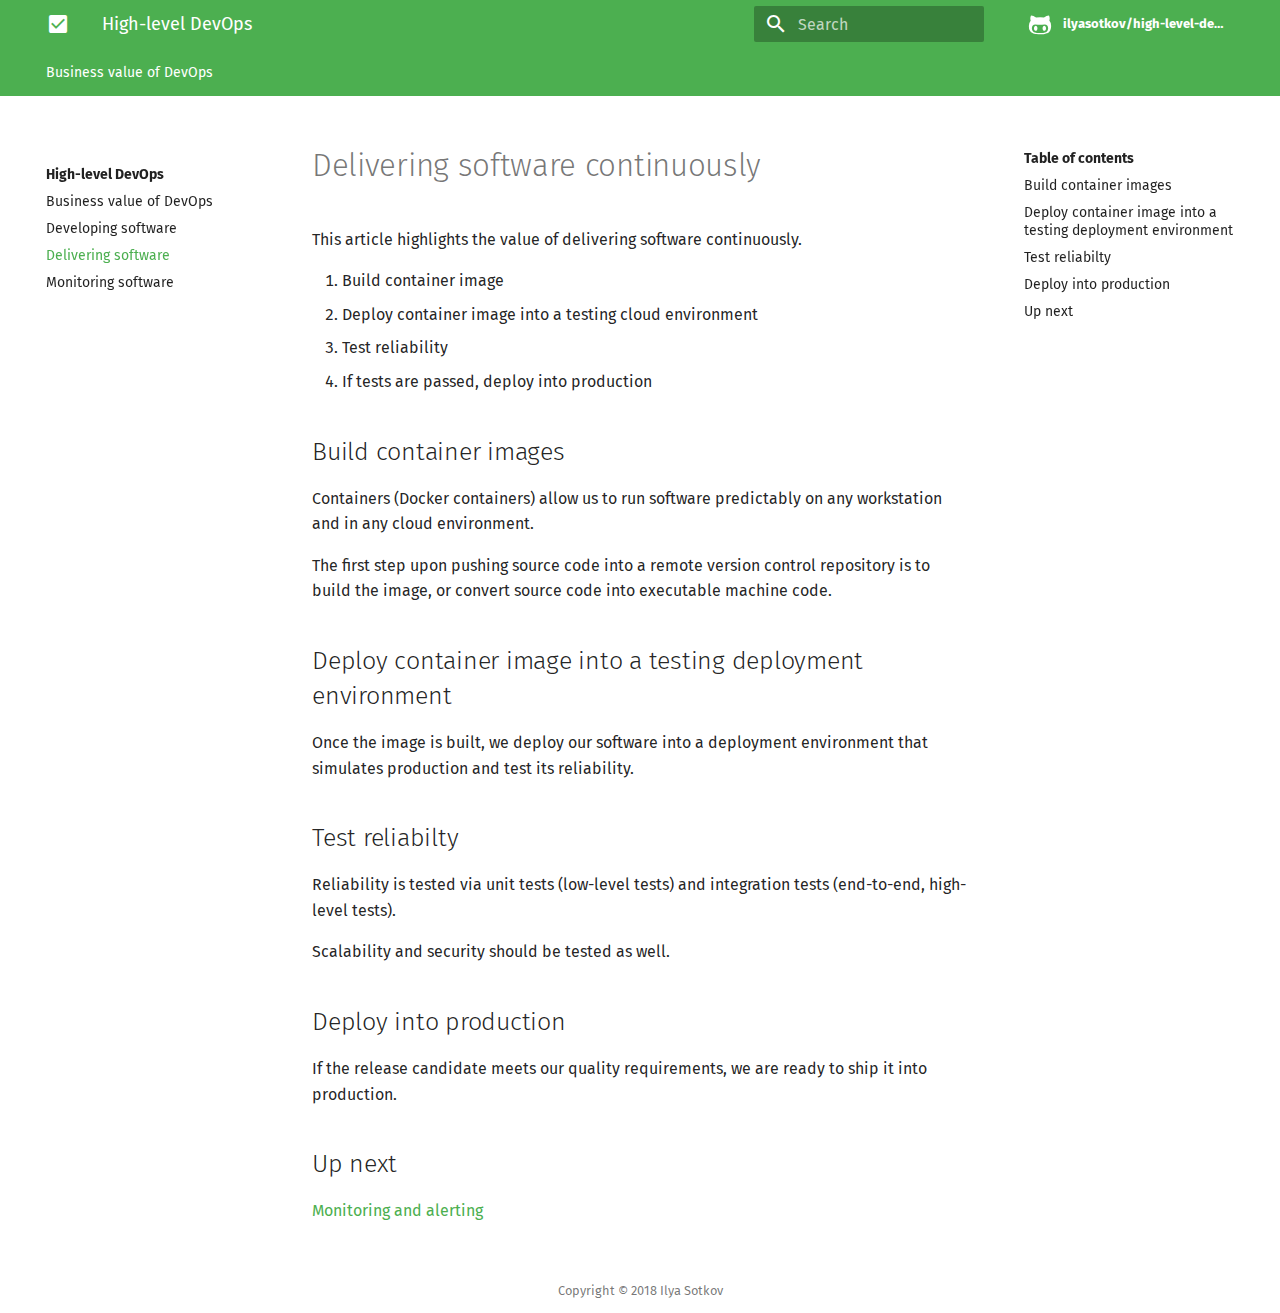
==== commit ab8dce25: "[ci skip] skipping gh-pages branch" ====
--- a/delivery/index.html
+++ b/delivery/index.html
@@ -28,7 +28,7 @@
         <meta name="lang:search.tokenizer" content="[\s\-]+">
       
       <link rel="shortcut icon" href="../assets/images/favicon.png">
-      <meta name="generator" content="mkdocs-0.17.2, mkdocs-material-2.5.2">
+      <meta name="generator" content="mkdocs-0.17.2, mkdocs-material-2.5.4">
     
     
       
@@ -60,7 +60,7 @@
   
     
     
-    <body dir="ltr" data-md-color-primary="blue" data-md-color-accent="blue">
+    <body dir="ltr" data-md-color-primary="green" data-md-color-accent="green">
   
     <svg class="md-svg">
       <defs>
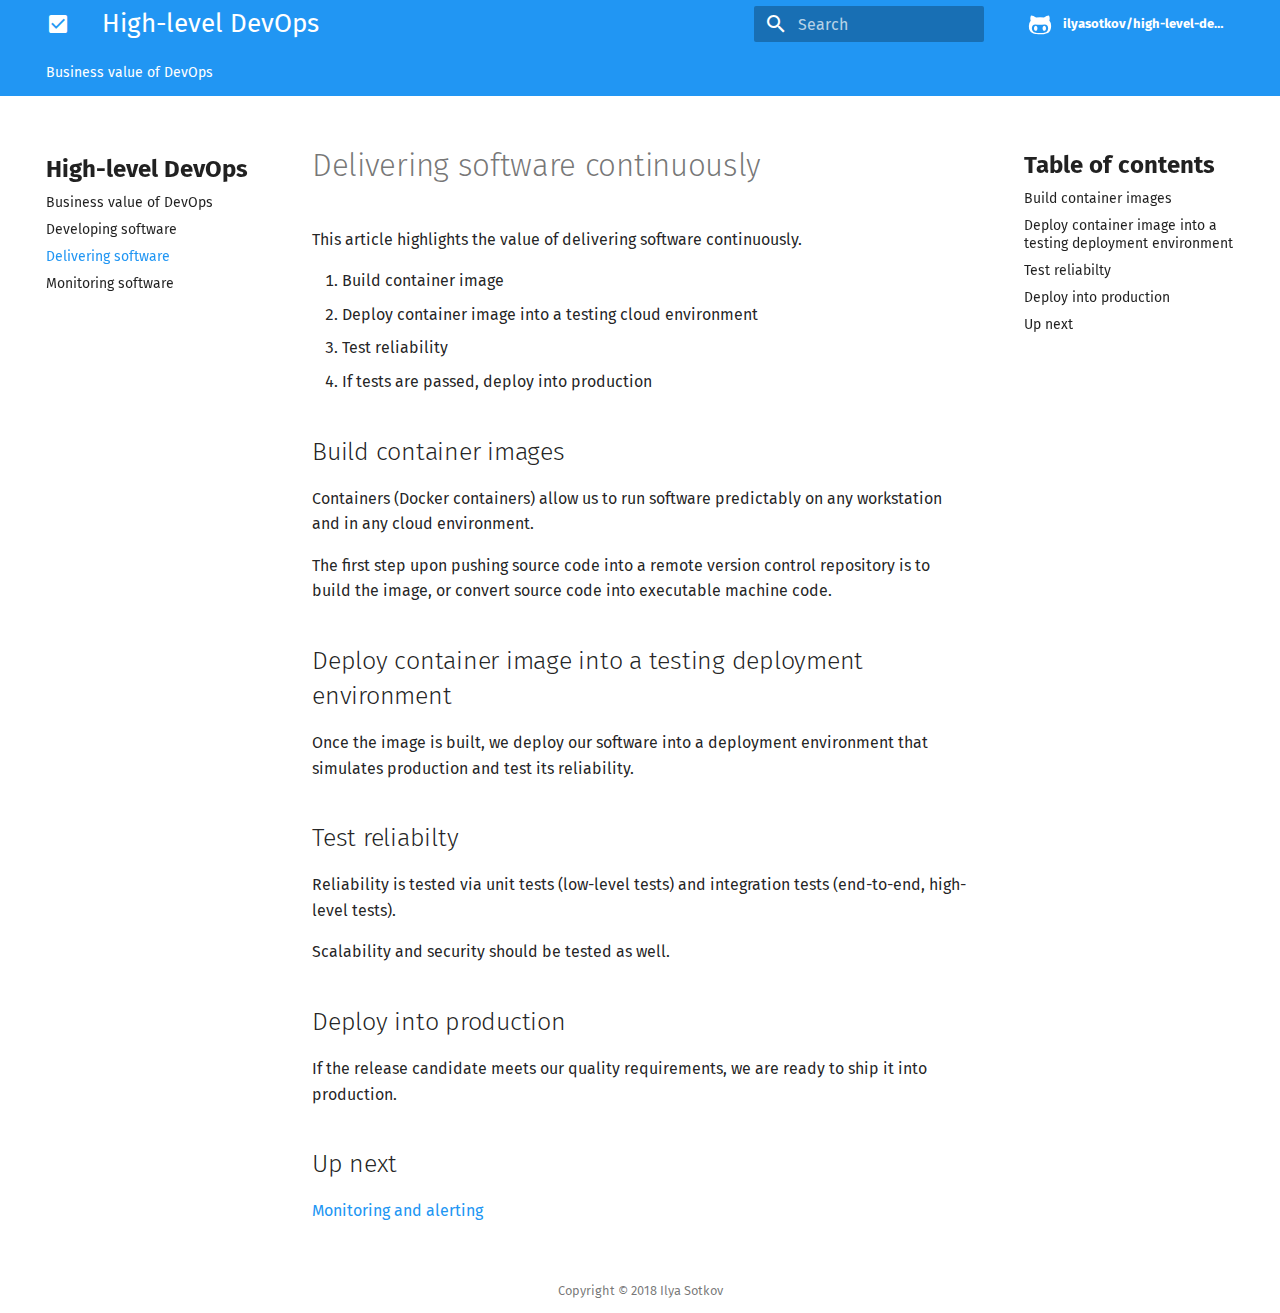
==== commit 62409950: "[ci skip] Deployed with MkDocs" ====
--- a/delivery/index.html
+++ b/delivery/index.html
@@ -60,7 +60,7 @@
   
     
     
-    <body dir="ltr" data-md-color-primary="green" data-md-color-accent="green">
+    <body dir="ltr" data-md-color-primary="blue" data-md-color-accent="blue">
   
     <svg class="md-svg">
       <defs>
--- a/css/extra.css
+++ b/css/extra.css
@@ -28,6 +28,14 @@
 }
 
 .md-nav__title.md-nav__title--site.md-nav__title--site.md-nav__title--site {
-  padding-top: 1.6rem;
+  padding-top: 0.4rem;
   height: auto;
 }
+
+.md-header-nav__topic {
+  font-size: 2.6rem !important;
+}
+
+.md-nav__title {
+  font-size: 2.4rem !important;
+}
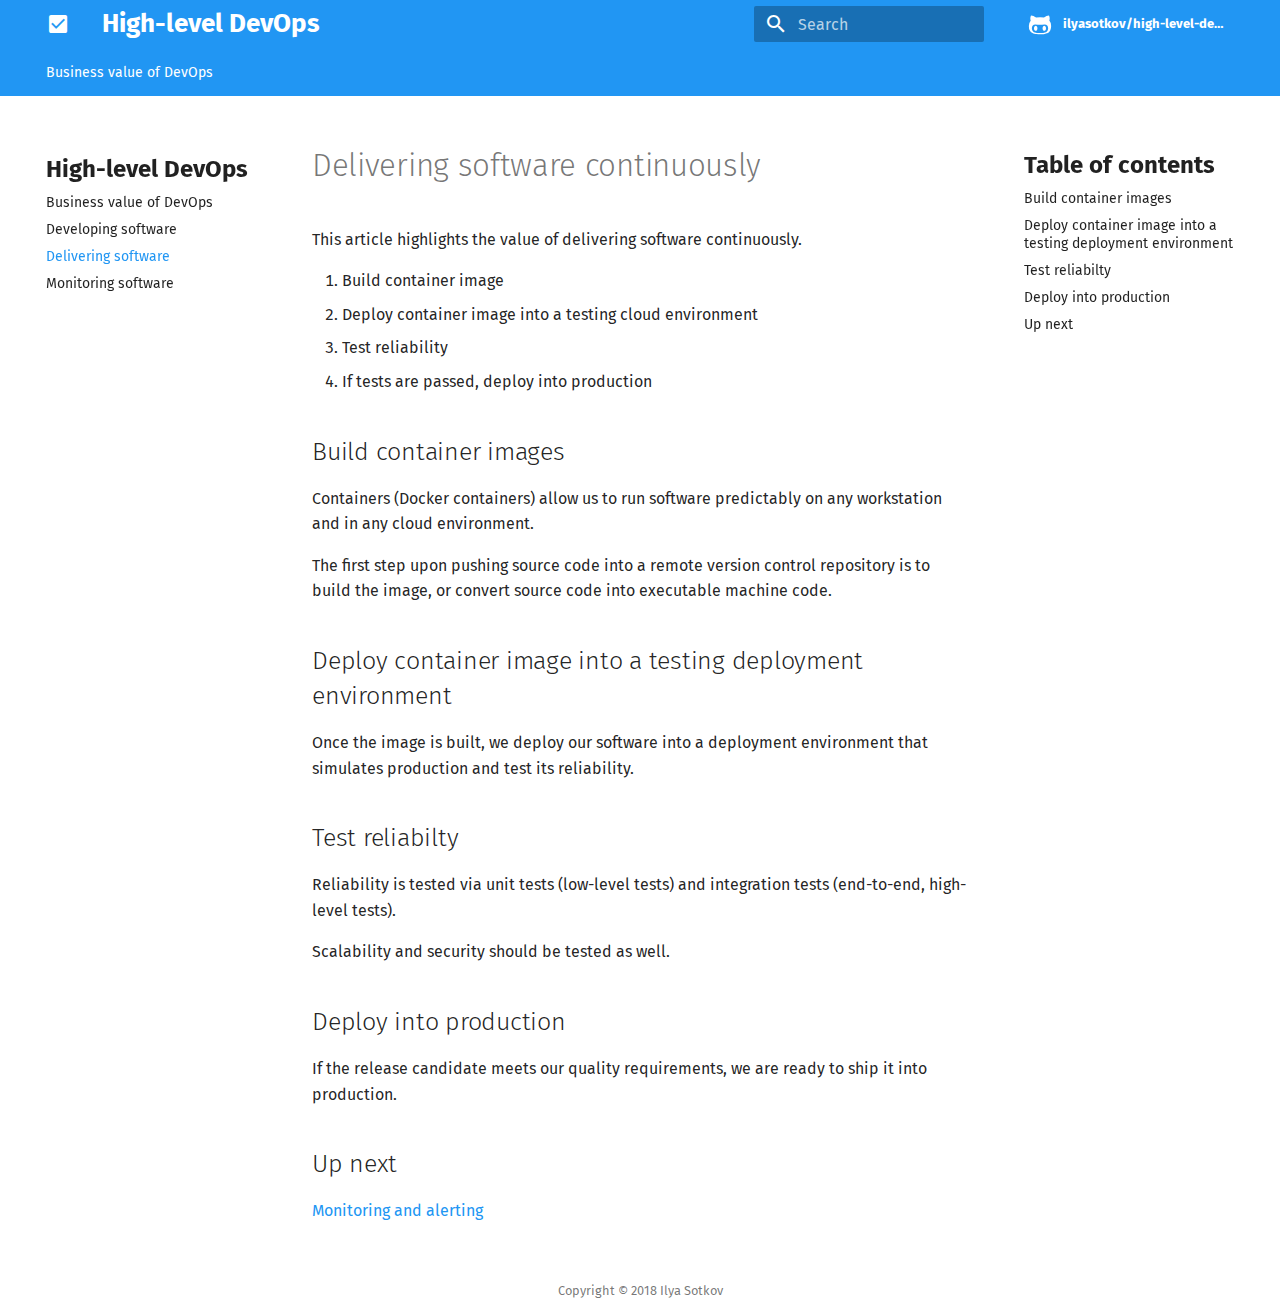
==== commit f7f5e2a2: "[ci skip] Deployed with MkDocs" ====
--- a/delivery/index.html
+++ b/delivery/index.html
@@ -79,37 +79,74 @@
       </a>
     
     
-      <header class="md-header" data-md-component="header">
+      <!--
+  Copyright (c) 2016-2018 Martin Donath <martin.donath@squidfunk.com>
+  Permission is hereby granted, free of charge, to any person obtaining a copy
+  of this software and associated documentation files (the "Software"), to
+  deal in the Software without restriction, including without limitation the
+  rights to use, copy, modify, merge, publish, distribute, sublicense, and/or
+  sell copies of the Software, and to permit persons to whom the Software is
+  furnished to do so, subject to the following conditions:
+  The above copyright notice and this permission notice shall be included in
+  all copies or substantial portions of the Software.
+  THE SOFTWARE IS PROVIDED "AS IS", WITHOUT WARRANTY OF ANY KIND, EXPRESS OR
+  IMPLIED, INCLUDING BUT NOT LIMITED TO THE WARRANTIES OF MERCHANTABILITY,
+  FITNESS FOR A PARTICULAR PURPOSE AND NON-INFRINGEMENT. IN NO EVENT SHALL THE
+  AUTHORS OR COPYRIGHT HOLDERS BE LIABLE FOR ANY CLAIM, DAMAGES OR OTHER
+  LIABILITY, WHETHER IN AN ACTION OF CONTRACT, TORT OR OTHERWISE, ARISING
+  FROM, OUT OF OR IN CONNECTION WITH THE SOFTWARE OR THE USE OR OTHER DEALINGS
+  IN THE SOFTWARE.
+-->
+
+<!-- Application header -->
+<header class="md-header" data-md-component="header">
+
+  <!-- Top-level navigation -->
   <nav class="md-header-nav md-grid">
     <div class="md-flex">
+
+      <!-- Link to home -->
       <div class="md-flex__cell md-flex__cell--shrink">
-        <a href=".." title="High-level DevOps" class="md-header-nav__button md-logo">
+        <a href=".."
+            title="High-level DevOps"
+            class="md-header-nav__button md-logo">
           
             <i class="md-icon">check_box</i>
           
         </a>
       </div>
+
+      <!-- Button to toggle drawer -->
       <div class="md-flex__cell md-flex__cell--shrink">
-        <label class="md-icon md-icon--menu md-header-nav__button" for="drawer"></label>
-      </div>
+        <label class="md-icon md-icon--menu md-header-nav__button"
+            for="drawer"></label>
+      </div>
+
+      <!-- Header title -->
       <div class="md-flex__cell md-flex__cell--stretch">
-        <div class="md-flex__ellipsis md-header-nav__title" data-md-component="title">
-          
-            
-              <span class="md-header-nav__topic">
+        <div class="md-flex__ellipsis md-header-nav__title"
+            data-md-component="title">
+          
+            
+              <a href=".." class="md-header-nav__topic">
                 High-level DevOps
-              </span>
-              <span class="md-header-nav__topic">
+              </a>
+              <a href="None" class="md-header-nav__topic">
                 Delivering software
-              </span>
+              </a>
             
           
         </div>
       </div>
+
+      <!-- Button to open search dialogue -->
       <div class="md-flex__cell md-flex__cell--shrink">
         
           
-            <label class="md-icon md-icon--search md-header-nav__button" for="search"></label>
+            <label class="md-icon md-icon--search md-header-nav__button"
+                for="search"></label>
+
+            <!-- Search interface -->
             
 <div class="md-search" data-md-component="search" role="dialog">
   <label class="md-search__overlay" for="search"></label>
@@ -136,6 +173,8 @@
           
         
       </div>
+
+      <!-- Repository containing source -->
       
         <div class="md-flex__cell md-flex__cell--shrink">
           <div class="md-header-nav__source">
--- a/css/extra.css
+++ b/css/extra.css
@@ -34,8 +34,10 @@
 
 .md-header-nav__topic {
   font-size: 2.6rem !important;
+  font-weight: bold !important;
 }
 
 .md-nav__title {
   font-size: 2.4rem !important;
+  font-weight: bold !important;
 }
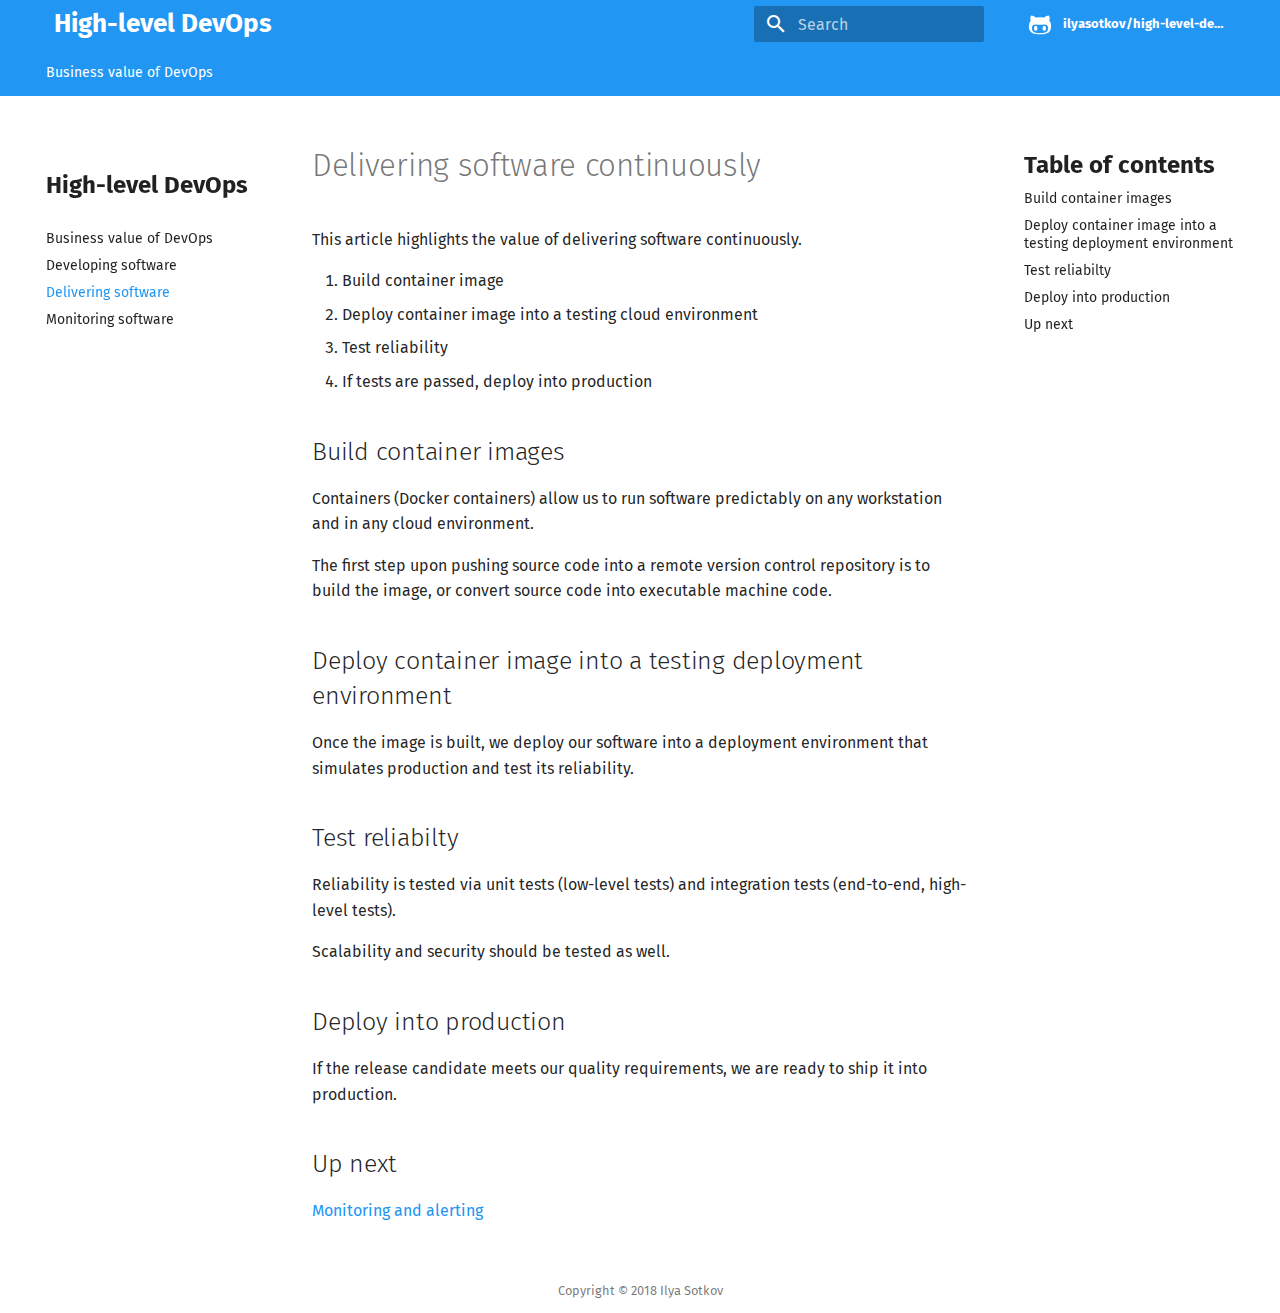
==== commit f431248e: "[ci skip] Deployed with MkDocs" ====
--- a/delivery/index.html
+++ b/delivery/index.html
@@ -104,18 +104,6 @@
   <!-- Top-level navigation -->
   <nav class="md-header-nav md-grid">
     <div class="md-flex">
-
-      <!-- Link to home -->
-      <div class="md-flex__cell md-flex__cell--shrink">
-        <a href=".."
-            title="High-level DevOps"
-            class="md-header-nav__button md-logo">
-          
-            <i class="md-icon">check_box</i>
-          
-        </a>
-      </div>
-
       <!-- Button to toggle drawer -->
       <div class="md-flex__cell md-flex__cell--shrink">
         <label class="md-icon md-icon--menu md-header-nav__button"
@@ -131,7 +119,7 @@
               <a href=".." class="md-header-nav__topic">
                 High-level DevOps
               </a>
-              <a href="None" class="md-header-nav__topic">
+              <a href="" class="md-header-nav__topic">
                 Delivering software
               </a>
             
--- a/css/extra.css
+++ b/css/extra.css
@@ -28,7 +28,8 @@
 }
 
 .md-nav__title.md-nav__title--site.md-nav__title--site.md-nav__title--site {
-  padding-top: 0.4rem;
+  padding-top: 2rem !important;
+  padding-bottom: 2rem !important;
   height: auto;
 }
 
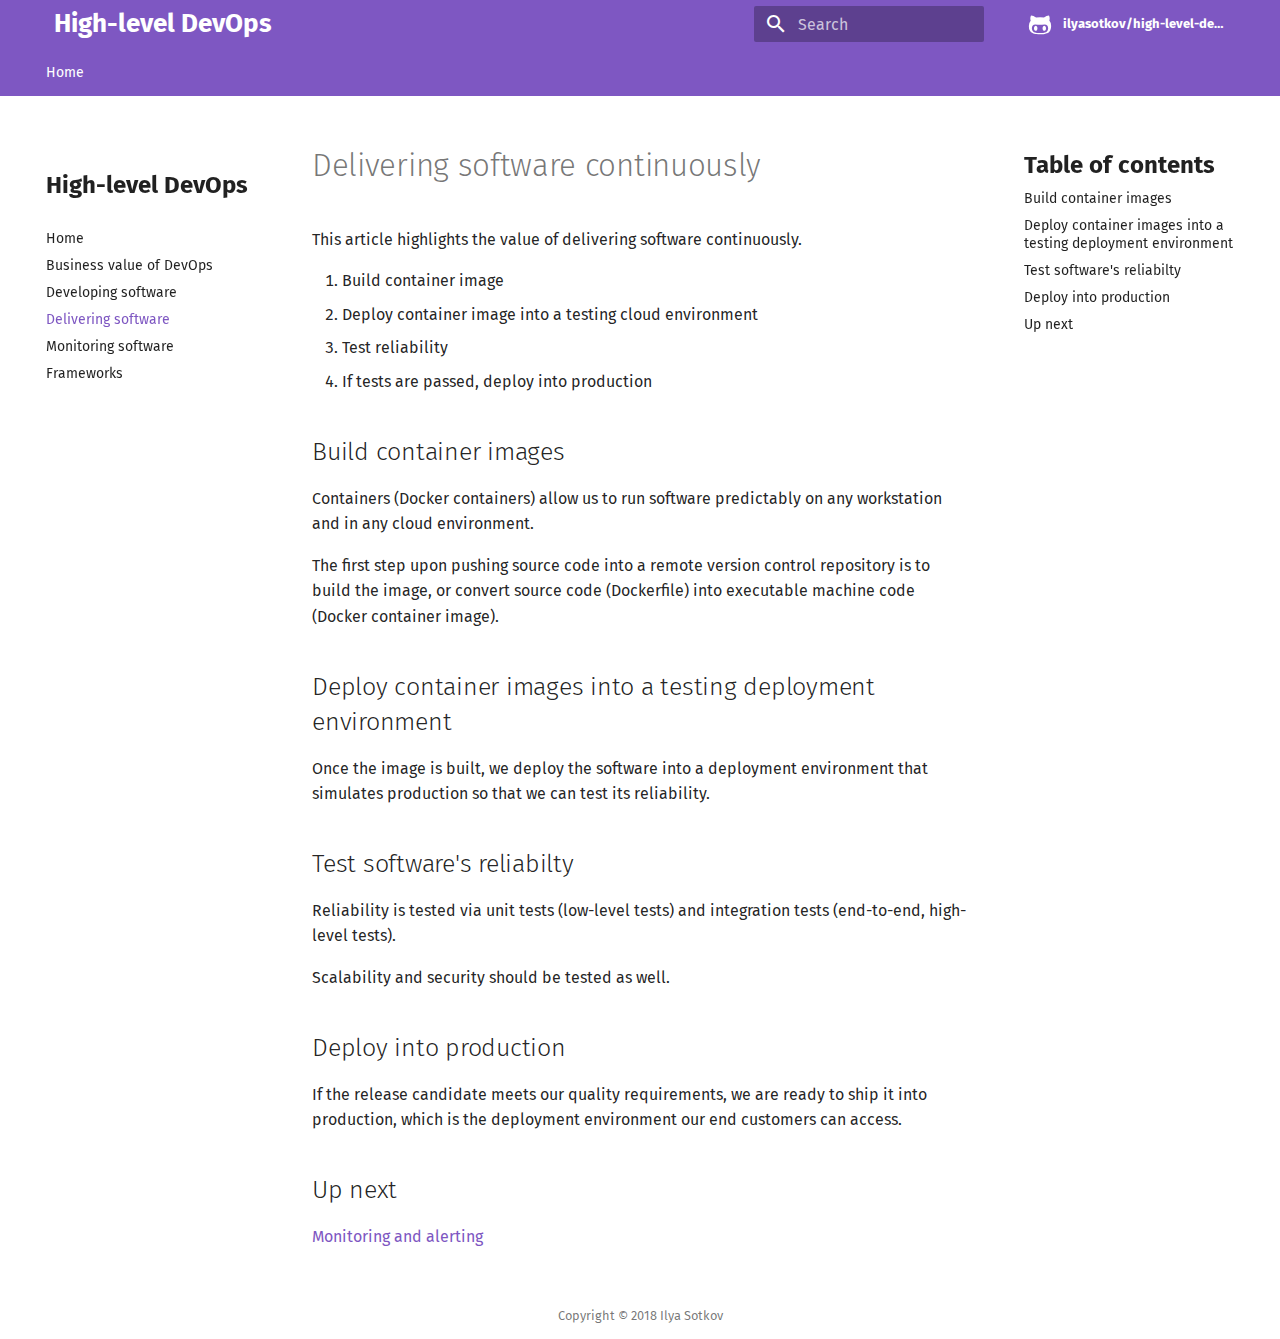
==== commit f7875a50: "[ci skip] Deployed with MkDocs" ====
--- a/delivery/index.html
+++ b/delivery/index.html
@@ -19,6 +19,10 @@
       
         <meta name="lang:search.language" content="en">
       
+        <meta name="lang:search.pipeline.stopwords" content="True">
+      
+        <meta name="lang:search.pipeline.trimmer" content="True">
+      
         <meta name="lang:search.result.none" content="No matching documents">
       
         <meta name="lang:search.result.one" content="1 matching document">
@@ -28,7 +32,7 @@
         <meta name="lang:search.tokenizer" content="[\s\-]+">
       
       <link rel="shortcut icon" href="../assets/images/favicon.png">
-      <meta name="generator" content="mkdocs-0.17.2, mkdocs-material-2.5.4">
+      <meta name="generator" content="mkdocs-0.17.2, mkdocs-material-2.6.0">
     
     
       
@@ -57,16 +61,32 @@
     
   </head>
   
-  
-    
-    
-    <body dir="ltr" data-md-color-primary="blue" data-md-color-accent="blue">
+    
+    
+    <body dir="ltr" data-md-color-primary="deep-purple" data-md-color-accent="deep-purple">
   
     <svg class="md-svg">
       <defs>
         
         
-          <svg xmlns="http://www.w3.org/2000/svg" width="416" height="448" viewBox="0 0 416 448" id="github"><path fill="currentColor" d="M160 304q0 10-3.125 20.5t-10.75 19T128 352t-18.125-8.5-10.75-19T96 304t3.125-20.5 10.75-19T128 256t18.125 8.5 10.75 19T160 304zm160 0q0 10-3.125 20.5t-10.75 19T288 352t-18.125-8.5-10.75-19T256 304t3.125-20.5 10.75-19T288 256t18.125 8.5 10.75 19T320 304zm40 0q0-30-17.25-51T296 232q-10.25 0-48.75 5.25Q229.5 240 208 240t-39.25-2.75Q130.75 232 120 232q-29.5 0-46.75 21T56 304q0 22 8 38.375t20.25 25.75 30.5 15 35 7.375 37.25 1.75h42q20.5 0 37.25-1.75t35-7.375 30.5-15 20.25-25.75T360 304zm56-44q0 51.75-15.25 82.75-9.5 19.25-26.375 33.25t-35.25 21.5-42.5 11.875-42.875 5.5T212 416q-19.5 0-35.5-.75t-36.875-3.125-38.125-7.5-34.25-12.875T37 371.5t-21.5-28.75Q0 312 0 260q0-59.25 34-99-6.75-20.5-6.75-42.5 0-29 12.75-54.5 27 0 47.5 9.875t47.25 30.875Q171.5 96 212 96q37 0 70 8 26.25-20.5 46.75-30.25T376 64q12.75 25.5 12.75 54.5 0 21.75-6.75 42 34 40 34 99.5z"/></svg>
+          <svg xmlns="http://www.w3.org/2000/svg" width="416" height="448"
+    viewBox="0 0 416 448" id="github">
+  <path fill="currentColor" d="M160 304q0 10-3.125 20.5t-10.75 19-18.125
+        8.5-18.125-8.5-10.75-19-3.125-20.5 3.125-20.5 10.75-19 18.125-8.5
+        18.125 8.5 10.75 19 3.125 20.5zM320 304q0 10-3.125 20.5t-10.75
+        19-18.125 8.5-18.125-8.5-10.75-19-3.125-20.5 3.125-20.5 10.75-19
+        18.125-8.5 18.125 8.5 10.75 19 3.125 20.5zM360
+        304q0-30-17.25-51t-46.75-21q-10.25 0-48.75 5.25-17.75 2.75-39.25
+        2.75t-39.25-2.75q-38-5.25-48.75-5.25-29.5 0-46.75 21t-17.25 51q0 22 8
+        38.375t20.25 25.75 30.5 15 35 7.375 37.25 1.75h42q20.5 0
+        37.25-1.75t35-7.375 30.5-15 20.25-25.75 8-38.375zM416 260q0 51.75-15.25
+        82.75-9.5 19.25-26.375 33.25t-35.25 21.5-42.5 11.875-42.875 5.5-41.75
+        1.125q-19.5 0-35.5-0.75t-36.875-3.125-38.125-7.5-34.25-12.875-30.25-20.25-21.5-28.75q-15.5-30.75-15.5-82.75
+        0-59.25 34-99-6.75-20.5-6.75-42.5 0-29 12.75-54.5 27 0 47.5 9.875t47.25
+        30.875q36.75-8.75 77.25-8.75 37 0 70 8 26.25-20.5
+        46.75-30.25t47.25-9.75q12.75 25.5 12.75 54.5 0 21.75-6.75 42 34 40 34
+        99.5z" />
+</svg>
         
       </defs>
     </svg>
@@ -206,12 +226,16 @@
         
   <li class="md-tabs__item">
     
-      <a href=".." title="Business value of DevOps" class="md-tabs__link md-tabs__link--active">
-        Business value of DevOps
+      <a href=".." title="Home" class="md-tabs__link md-tabs__link--active">
+        Home
       </a>
     
   </li>
 
+      
+        
+      
+        
       
         
       
@@ -270,7 +294,19 @@
 
 
   <li class="md-nav__item">
-    <a href=".." title="Business value of DevOps" class="md-nav__link">
+    <a href=".." title="Home" class="md-nav__link">
+      Home
+    </a>
+  </li>
+
+    
+      
+      
+      
+
+
+  <li class="md-nav__item">
+    <a href="../introduction/" title="Business value of DevOps" class="md-nav__link">
       Business value of DevOps
     </a>
   </li>
@@ -328,15 +364,15 @@
 </li>
       
         <li class="md-nav__item">
-  <a href="#deploy-container-image-into-a-testing-deployment-environment" title="Deploy container image into a testing deployment environment" class="md-nav__link">
-    Deploy container image into a testing deployment environment
-  </a>
-  
-</li>
-      
-        <li class="md-nav__item">
-  <a href="#test-reliabilty" title="Test reliabilty" class="md-nav__link">
-    Test reliabilty
+  <a href="#deploy-container-images-into-a-testing-deployment-environment" title="Deploy container images into a testing deployment environment" class="md-nav__link">
+    Deploy container images into a testing deployment environment
+  </a>
+  
+</li>
+      
+        <li class="md-nav__item">
+  <a href="#test-softwares-reliabilty" title="Test software's reliabilty" class="md-nav__link">
+    Test software's reliabilty
   </a>
   
 </li>
@@ -372,6 +408,18 @@
   <li class="md-nav__item">
     <a href="../monitoring/" title="Monitoring software" class="md-nav__link">
       Monitoring software
+    </a>
+  </li>
+
+    
+      
+      
+      
+
+
+  <li class="md-nav__item">
+    <a href="../development/frameworks/" title="Frameworks" class="md-nav__link">
+      Frameworks
     </a>
   </li>
 
@@ -404,15 +452,15 @@
 </li>
       
         <li class="md-nav__item">
-  <a href="#deploy-container-image-into-a-testing-deployment-environment" title="Deploy container image into a testing deployment environment" class="md-nav__link">
-    Deploy container image into a testing deployment environment
-  </a>
-  
-</li>
-      
-        <li class="md-nav__item">
-  <a href="#test-reliabilty" title="Test reliabilty" class="md-nav__link">
-    Test reliabilty
+  <a href="#deploy-container-images-into-a-testing-deployment-environment" title="Deploy container images into a testing deployment environment" class="md-nav__link">
+    Deploy container images into a testing deployment environment
+  </a>
+  
+</li>
+      
+        <li class="md-nav__item">
+  <a href="#test-softwares-reliabilty" title="Test software's reliabilty" class="md-nav__link">
+    Test software's reliabilty
   </a>
   
 </li>
@@ -456,14 +504,14 @@
 </ol>
 <h2 id="build-container-images">Build container images</h2>
 <p>Containers (Docker containers) allow us to run software predictably on any workstation and in any cloud environment.</p>
-<p>The first step upon pushing source code into a remote version control repository is to build the image, or convert source code into executable machine code.</p>
-<h2 id="deploy-container-image-into-a-testing-deployment-environment">Deploy container image into a testing deployment environment</h2>
-<p>Once the image is built, we deploy our software into a deployment environment that simulates production and test its reliability.</p>
-<h2 id="test-reliabilty">Test reliabilty</h2>
+<p>The first step upon pushing source code into a remote version control repository is to build the image, or convert source code (Dockerfile) into executable machine code (Docker container image).</p>
+<h2 id="deploy-container-images-into-a-testing-deployment-environment">Deploy container images into a testing deployment environment</h2>
+<p>Once the image is built, we deploy the software into a deployment environment that simulates production so that we can test its reliability.</p>
+<h2 id="test-softwares-reliabilty">Test software's reliabilty</h2>
 <p>Reliability is tested via unit tests (low-level tests) and integration tests (end-to-end, high-level tests).</p>
 <p>Scalability and security should be tested as well.</p>
 <h2 id="deploy-into-production">Deploy into production</h2>
-<p>If the release candidate meets our quality requirements, we are ready to ship it into production.</p>
+<p>If the release candidate meets our quality requirements, we are ready to ship it into production, which is the deployment environment our end customers can access.</p>
 <h2 id="up-next">Up next</h2>
 <p><a href="../monitoring">Monitoring and alerting</a></p>
                 
@@ -506,7 +554,7 @@
       
     </div>
     
-      <script src="../assets/javascripts/application.f041762f.js"></script>
+      <script src="../assets/javascripts/application.9fb73e57.js"></script>
       
       <script>app.initialize({version:"0.17.2",url:{base:".."}})</script>
       
